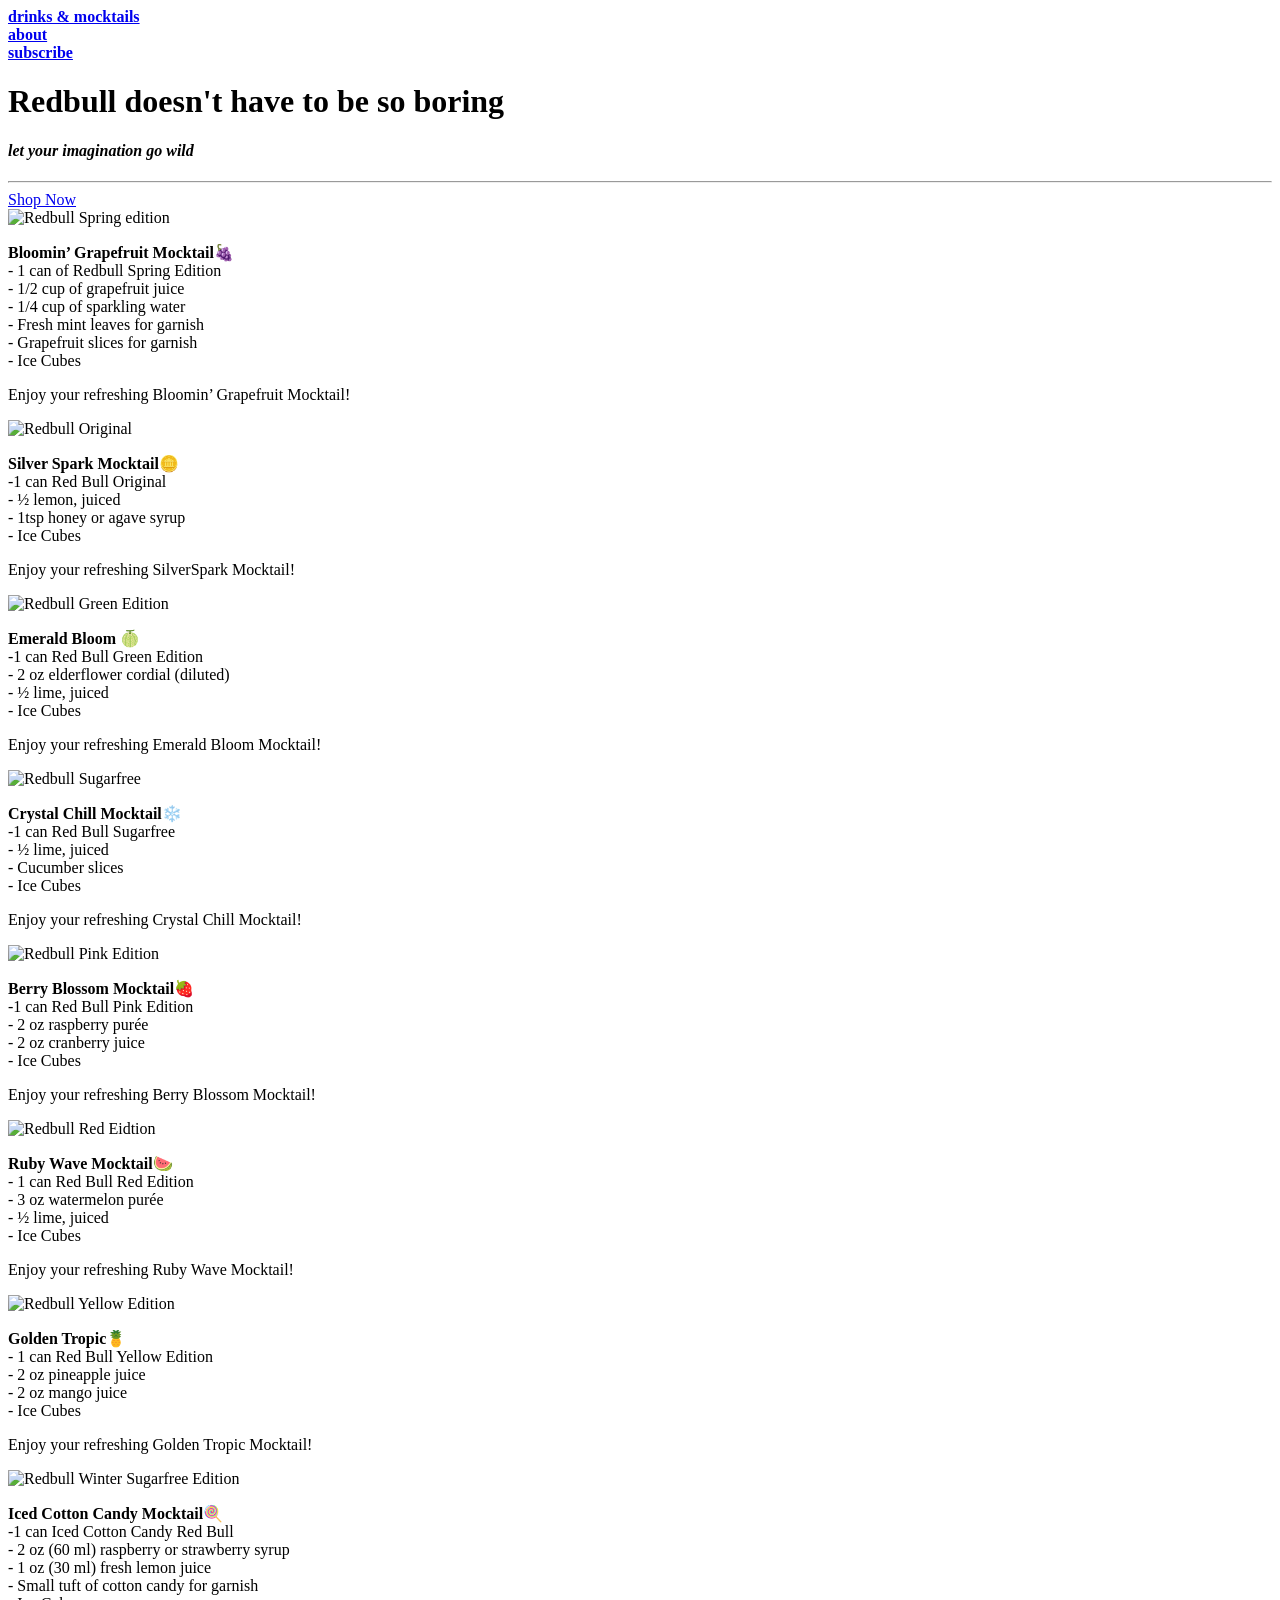
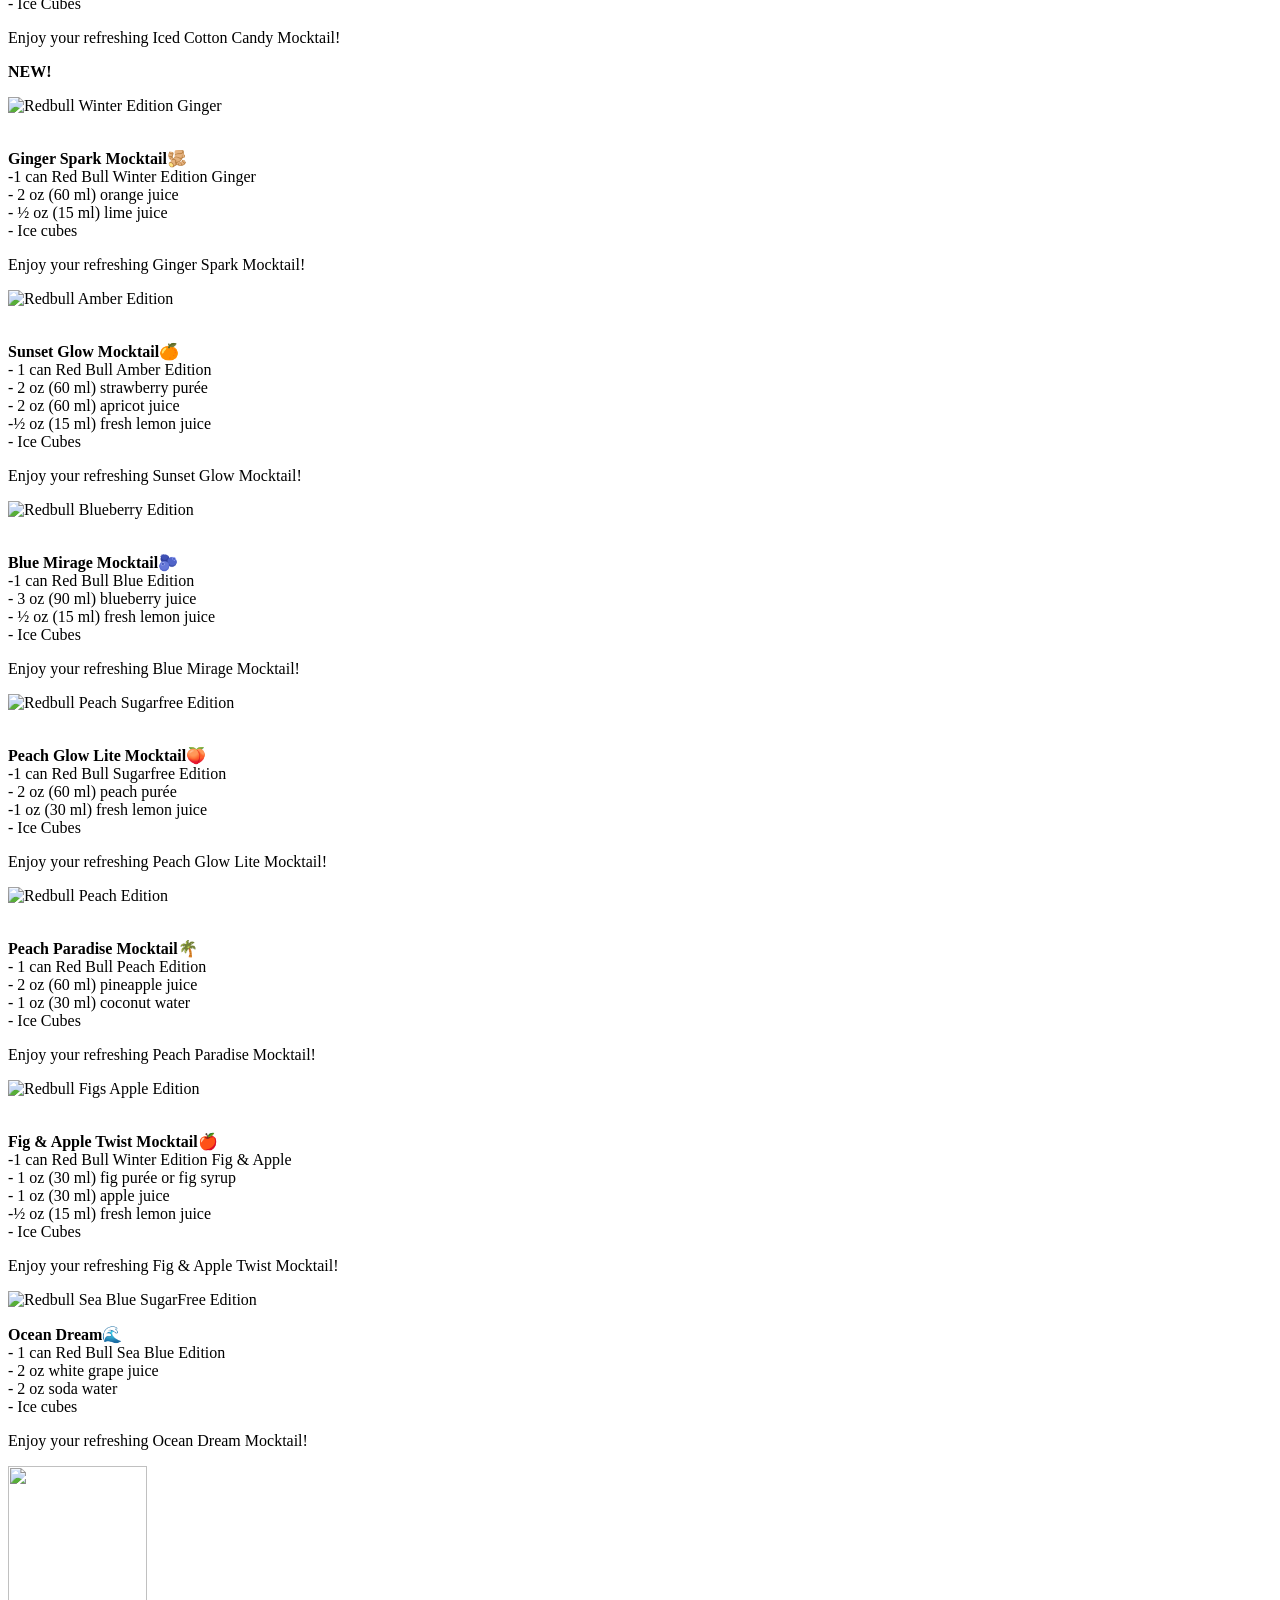
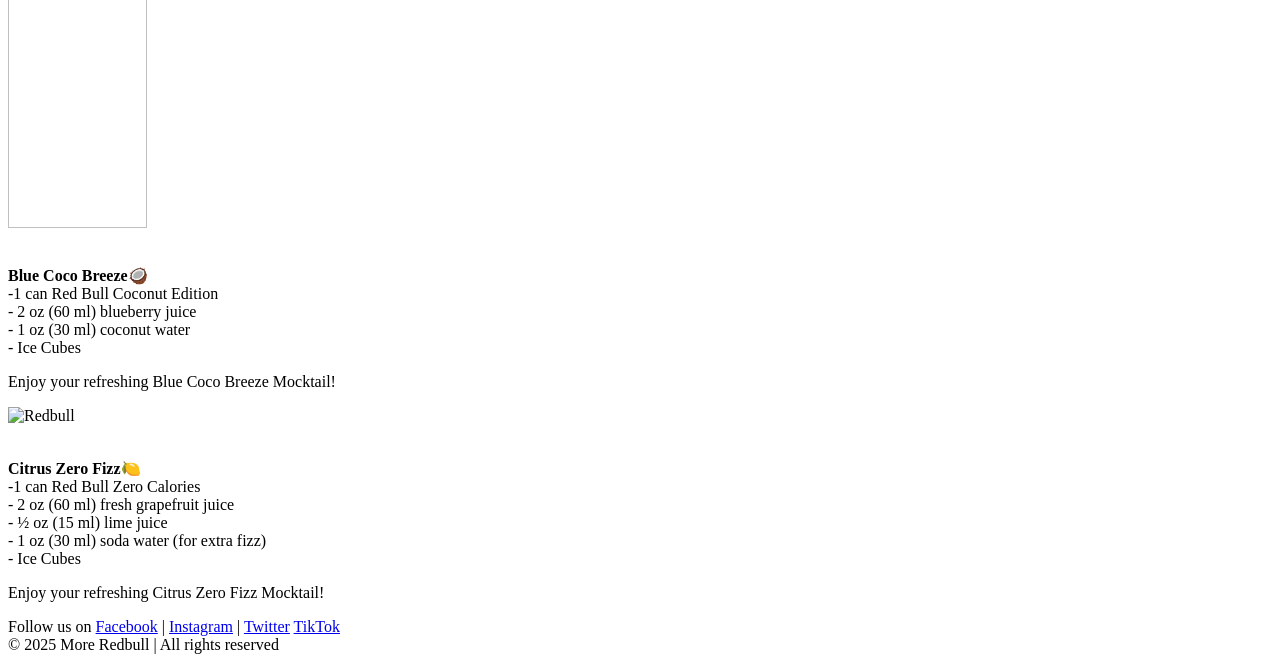
==== index.html @ 5fb3f01c "Add files via upload" ====
<!DOCTYPE html>
<html lang="en">
<head> 
    <meta charset="UTF-8">
    <meta name="viewport" content="width=device-width, initial-scale=1.0">
    <title> More redbull - Fun mocktails </title>
    <link href="https://fonts.googleapis.com/css2?family=Press+Start+2P&display=swap" rel="stylesheet">
    <link href="https://fonts.googleapis.com/css2?family=Pacifico&display=swap" rel="stylesheet">
    <link rel=stylesheet href="css/main.css">
  
</head>


<body> 
  <header>
<nav>
  <a href="index.html"><b>drinks & mocktails</b></a>
  <br>
  <a href="about.html"><b>about</b></a>
  <br>
  <a href="subscribe.html"><b>subscribe</b></a>
</nav>

<h1>
  Redbull doesn't have to be so boring
</h1>

    <h4><i>let your imagination go wild</i></h4>  
    <hr>
<a href="https://www.redbull.com/se-en" target="_blank" rel="noopener noreferrer" class="btn">
  Shop Now
</a>



<div class="container">
  
  <div class="bloomin-grapefruit-mocktail">
    <img src="https://encrypted-tbn0.gstatic.com/images?q=tbn:ANd9GcRaz6H5n5gSfomvc3GE1REoa6uA0GNOeeB4uQ&s" alt="Redbull Spring edition">
    <p class="recipe">
      <strong>Bloomin’ Grapefruit Mocktail🍇</strong><br>
      - 1 can of Redbull Spring Edition <br>
      - 1/2 cup of grapefruit juice <br>
      - 1/4 cup of sparkling water <br>
      - Fresh mint leaves for garnish <br>
      - Grapefruit slices for garnish <br>
      - Ice Cubes <br>
    </p>
    <p>Enjoy your refreshing Bloomin’ Grapefruit Mocktail!</p>
  </div>
    

  <div class="Silver-Spark-Mocktail">
    <img src="https://encrypted-tbn0.gstatic.com/images?q=tbn:ANd9GcRppkHTdwsD2EL3803fQLKsw5sK-QA5bBRmkA&s" alt="Redbull Original">
  <br>
  <p class="recipe">
   <strong>Silver Spark Mocktail🪙</strong><br>
      -1 can Red Bull Original <br>
      - ½ lemon, juiced <br>
      - 1tsp honey or agave syrup<br>
      - Ice Cubes <br>
    </p>
    <p>Enjoy your refreshing SilverSpark Mocktail!</p>
  </div>

  <div class="Emerald-Bloom-mocktail">
  <img src="https://encrypted-tbn0.gstatic.com/images?q=tbn:ANd9GcRJ1IAvGg6ONZWPOsRhX00t-mo9ZU7Md8RjTw&s" alt="Redbull Green Edition">
  <br>
   <p class="recipe">
   <strong>Emerald Bloom 🍈 </strong><br>
      -1 can Red Bull Green Edition  <br>
      - 2 oz elderflower cordial (diluted)<br>
      - ½ lime, juiced <br>
      - Ice Cubes <br>
    </p>
    <p>Enjoy your refreshing Emerald Bloom Mocktail!</p>
  </div>

<div class="Crystal-Chill-Mocktail">
<img src="https://encrypted-tbn0.gstatic.com/images?q=tbn:ANd9GcR7UGvP5mxiFK9che8v5jgHIQIwCHJIdo61oA&s" alt="Redbull Sugarfree">
<br>
 <p class="recipe">
   <strong>Crystal Chill Mocktail❄️</strong><br>
      -1 can Red Bull Sugarfree <br>
      - ½ lime, juiced <br>
      - Cucumber slices <br>
      - Ice Cubes <br>
    </p>
    <p>Enjoy your refreshing Crystal Chill Mocktail!</p>
</div>

<div class="Berry-Blossom-Mocktail">
<img src="https://encrypted-tbn0.gstatic.com/images?q=tbn:ANd9GcRmYXbmMZ630A-r60SS5b2wV6LAO8pY1upDjQ&s" alt="Redbull Pink Edition">
  <br>
   <p class="recipe">
   <strong>Berry Blossom Mocktail🍓</strong><br>
      -1 can Red Bull Pink Edition <br>
      - 2 oz raspberry purée<br>
      -  2 oz cranberry juice<br>
      - Ice Cubes <br>
    </p>
    <p>Enjoy your refreshing Berry Blossom Mocktail!</p>
</div>

<div class="ruby-wave-mocktail">
<img src="https://encrypted-tbn0.gstatic.com/images?q=tbn:ANd9GcRMV-dkAhRwnxkz6VgcRrpRYoFko8aKZd0AMg&s" alt="Redbull Red Eidtion">
  <br>
   <p class="recipe">
   <strong>Ruby Wave Mocktail🍉</strong><br>
      - 1 can Red Bull Red Edition<br>
      - 3 oz watermelon purée <br>
      - ½ lime, juiced<br>
      - Ice Cubes <br>
    </p>
    <p>Enjoy your refreshing Ruby Wave Mocktail!</p>
</div>

<div class="Golden-Tropic-mocktail">
<img src="https://encrypted-tbn0.gstatic.com/images?q=tbn:ANd9GcRFj7r7pGR8iFIWvMSKg-sLKiwVGaKmuFW8aQ&s" alt="Redbull Yellow Edition">
  <br>
   <p class="recipe">
   <strong>Golden Tropic🍍</strong><br>
      - 1 can Red Bull Yellow Edition<br>
      - 2 oz pineapple juice<br>
      - 2 oz mango juice <br>
      - Ice Cubes <br>
    </p>
    <p>Enjoy your refreshing Golden Tropic Mocktail!</p>
</div>

<div class="Iced-Cotton-Candy-Mocktail">
<img src="https://a.storyblok.com/f/287059/870x2200/bc1e5f8523/br_sf-igb_250ml_ac_the-winter-edition-sugarfree_country_rgb_packrq-2780_cold_closed_front_com_25.png" alt="Redbull Winter Sugarfree Edition"
style= "width: 139px;
height: 362px;
object-fit : contain;">
<br>
 <p class="recipe">
   <strong> Iced Cotton Candy Mocktail🍭</strong><br>
      -1 can Iced Cotton Candy Red Bull <br>
      -  2 oz (60 ml) raspberry or strawberry syrup<br>
      - 1 oz (30 ml) fresh lemon juice <br>
     - Small tuft of cotton candy for garnish<br>
      - Ice Cubes <br>
    </p>
    <p>Enjoy your refreshing Iced Cotton Candy Mocktail!</p>
</div>


<div class="ginger-spark-mocktail">
 <p><b>NEW!</b></p>
<img src="https://encrypted-tbn0.gstatic.com/images?q=tbn:ANd9GcRmqHUk4d8Vr8k90IRiA6eMC5tsTDnn0X1SYP7jl3yBiKga3OmjyCuES5DiK05UzwyUAMo&usqp=CAU" alt="Redbull Winter Edition Ginger"
style= "width: 139px;
height: 362px;
object-fit : contain;">
 <p class="recipe">
<br>
  <strong>Ginger Spark Mocktail🫚</strong><br>
     -1 can Red Bull Winter Edition Ginger<br>
     -  2 oz (60 ml) orange juice<br>
     - ½ oz (15 ml) lime juice <br>
     - Ice cubes <br>
   </p>
   <p>Enjoy your refreshing Ginger Spark Mocktail!</p>
 </div>



<div class="container 2">
<div class="Sunset-Glow-mocktail">
<img src="https://images.ctfassets.net/lcr8qbvxj7mh/6CFSrdG2INrwpZ8spxUIxu/a2f05e943ccef73c74a89a2df2d885d6/US_RBAME_250_Single_Unit_close_ambient_ORIGINAL_DRES_2.png" alt="Redbull Amber Edition"
style= "width: 139px;
height: 362px;
object-fit : contain;">
 <p class="recipe">

<br>
   <strong>Sunset Glow Mocktail🍊</strong><br>
      - 1 can Red Bull Amber Edition<br>
      -  2 oz (60 ml) strawberry purée<br>
      -  2 oz (60 ml) apricot juice<br>
      -½ oz (15 ml) fresh lemon juice <br>
      - Ice Cubes <br>
    </p>
    <p>Enjoy your refreshing Sunset Glow Mocktail!</p>
</div>


  <div class="Blue-Mirage-Mocktail">
<img src= "https://a.storyblok.com/f/287059/528x1348/68263766a3/se_bl_250ml_the-blue-edition_country_rgb_do208845_cold_closed_front_com_full.png" alt="Redbull Blueberry Edition"
style= "width: 139px;
height: 362px;
object-fit : contain;">
 <p class="recipe">
<br>
   <strong>Blue Mirage Mocktail🫐</strong><br>
      -1 can Red Bull Blue Edition <br>
      - 3 oz (90 ml) blueberry juice <br>
      - ½ oz (15 ml) fresh lemon juice<br>
      - Ice Cubes <br>
    </p>
    <p>Enjoy your refreshing Blue Mirage Mocktail!</p>
  </div>


  <div class="peach-glow-lite-mocktail">
<img src= "https://www.redbull.com/energydrink/v1/resources/storyblok/images/f/287059/528x1348/4f3fbd7872/se_sf-wp_250ml_ac_the-peach-edition_country_rgb_packrq-2952_cold_closed_front_com_full.png/m/336x0" alt="Redbull Peach Sugarfree Edition"
style= "width: 139px;
height: 362px;
object-fit : contain;">
 <p class="recipe">
<br>
   <strong>Peach Glow Lite Mocktail🍑</strong><br>
      -1 can Red Bull Sugarfree Edition <br>
      - 2 oz (60 ml) peach purée <br>
      -1 oz (30 ml) fresh lemon juice  <br>
      - Ice Cubes <br>
    </p>
    <p>Enjoy your refreshing Peach Glow Lite Mocktail!</p>
  </div>

<div class="peach-paradise-mocktail">
<img src="https://images.ctfassets.net/lcr8qbvxj7mh/7JEOoIA2LAmR3sOhRew0WV/9fca71a057b14beb29a68c3e5e7dac9f/SE_RBPEA_250_Single_Unit_close_ambient_ORIGINAL_DRES__1_.png" alt="Redbull Peach Edition"
style= "width: 139px;
height: 362px;
object-fit : contain;">
 <p class="recipe">
<br>
   <strong>Peach Paradise Mocktail🌴</strong><br>
      - 1 can Red Bull Peach Edition<br>
      -  2 oz (60 ml) pineapple juice<br>
      - 1 oz (30 ml) coconut water <br>
      - Ice Cubes <br>
    </p>
    <p>Enjoy your refreshing Peach Paradise Mocktail!</p>
</div>

  <div class="Fig-and-apple-twist-mocktail">
<img src= "https://d1ax460061ulao.cloudfront.net/1000x1000/3/a/3a8dce5e0e899a037f8aafed7a607064.jpg" alt="Redbull Figs Apple  Edition"
style= "width: 139px;
height: 362px;
object-fit : contain;">
 <p class="recipe">
<br>
   <strong>Fig & Apple Twist Mocktail🍎</strong><br>
      -1 can Red Bull Winter Edition Fig & Apple <br>
      - 1 oz (30 ml) fig purée or fig syrup <br>
      - 1 oz (30 ml) apple juice <br>
      -½ oz (15 ml) fresh lemon juice <br>
      - Ice Cubes <br>
    </p>
    <p>Enjoy your refreshing Fig & Apple Twist Mocktail!</p>
  </div>

<div class="ocean-dream-mocktail">
 <img src="https://www.redbull.com/energydrink/v1/resources/storyblok/images/f/287059/528x1348/d52df1907a/us_sf-jb_250ml_the-sea-blue-edition-sugarfree_country_rgb_packrq-2269_cold_closed_front_com_full.png/m/352x0"
      alt="Redbull Sea Blue SugarFree Edition"
      style="width:139px; height:362px; object-fit:contain;">
       <p class="recipe">
   <strong>Ocean Dream🌊</strong><br>
   - 1 can Red Bull Sea Blue Edition<br>
   - 2 oz white grape juice<br>
   - 2 oz soda water<br>
   - Ice cubes
 </p>
 <p>Enjoy your refreshing Ocean Dream Mocktail!</p>
</div>

  <div class="blue-coco-breeze-mocktail">
<img src="https://www.redbull.com/energydrink/v1/resources/storyblok/images/f/287059/528x1348/b27ca1e66b/se_cc_250ml_the-white-edition_country_rgb_do225588_cold_closed_front_com_full.png/m/1000x0" alt=""Redbull Coconut Blue Edition"
style= "width: 139px;
height: 362px;
object-fit : contain;">
 <p class="recipe">
<br>
   <strong>Blue Coco Breeze🥥</strong><br>
      -1 can Red Bull Coconut Edition <br>
      - 2 oz (60 ml) blueberry juice <br>
      - 1 oz (30 ml) coconut water <br>
      - Ice Cubes <br>
    </p>
    <p>Enjoy your refreshing Blue Coco Breeze Mocktail!</p>
  </div>

  <div class="citrus-zero-fizz-mocktail">
<img src= "https://www.redbull.com/energydrink/v1/resources/storyblok/images/f/287059/528x1348/3a36ecf9ea/se_zr_250ml_zero_country_rgb_packrq-2074_cold_closed_front_com_full.png/m/336x0" alt= Redbull Zero Calories"
style= "width: 139px;
height: 362px;
object-fit : contain;">
 <p class="recipe">
<br>
   <strong>Citrus Zero Fizz🍋</strong><br>
      -1 can Red Bull Zero Calories <br>
      - 2 oz (60 ml) fresh grapefruit juice<br>
      - ½ oz (15 ml) lime juice <br>
      - 1 oz (30 ml) soda water (for extra fizz)<br>
      - Ice Cubes <br>
      </p>
<p>Enjoy your refreshing Citrus Zero Fizz Mocktail!</p>
      
  </div>   

  <footer>
    <p class="social-media"> 
      Follow us on 
      <a href="https://www.facebook.com/RedBull/">Facebook</a> | 
      <a href="https://www.instagram.com/redbull/">Instagram</a> | 
      <a href="https://twitter.com/redbull">Twitter</a>
    <a href="https://www.tiktok.com/@redbull">TikTok</a>
    <br>
      © 2025 More Redbull | All rights reserved

  </p>
</footer>


    </body>
      </html>
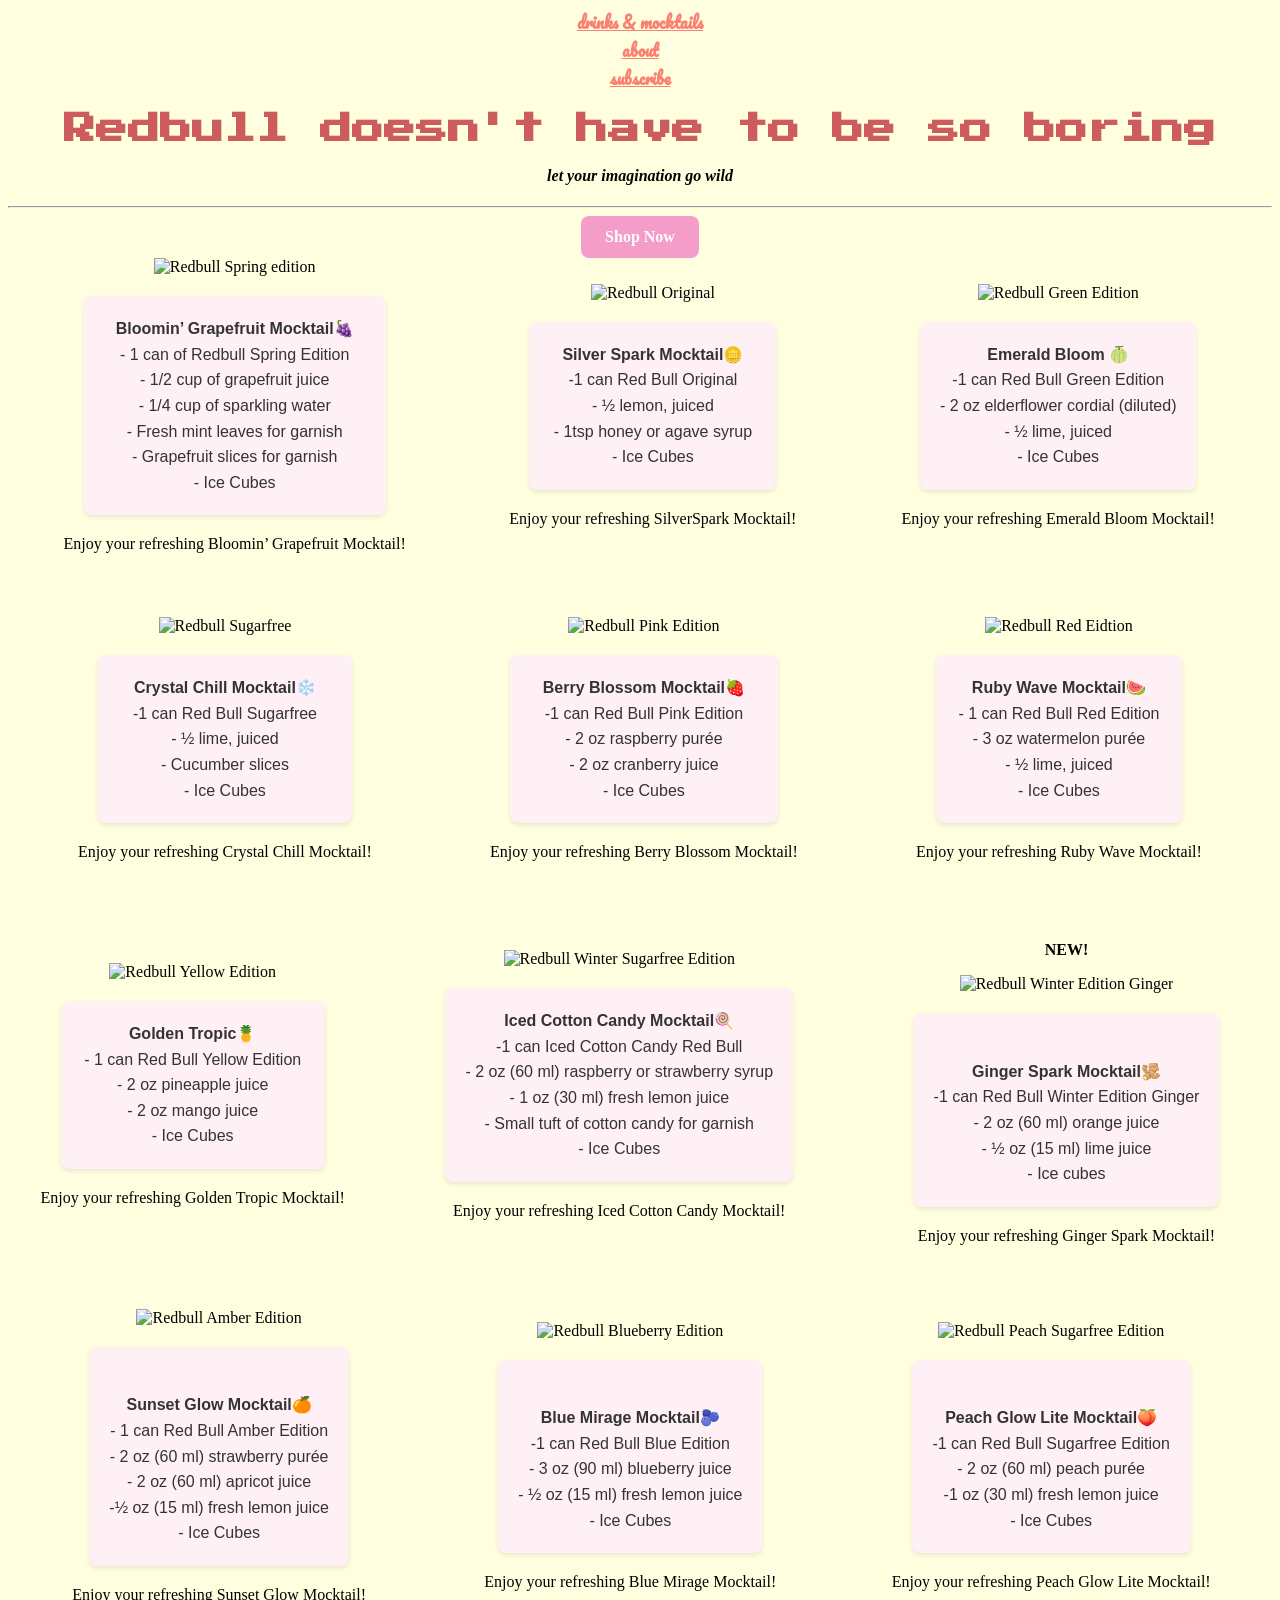
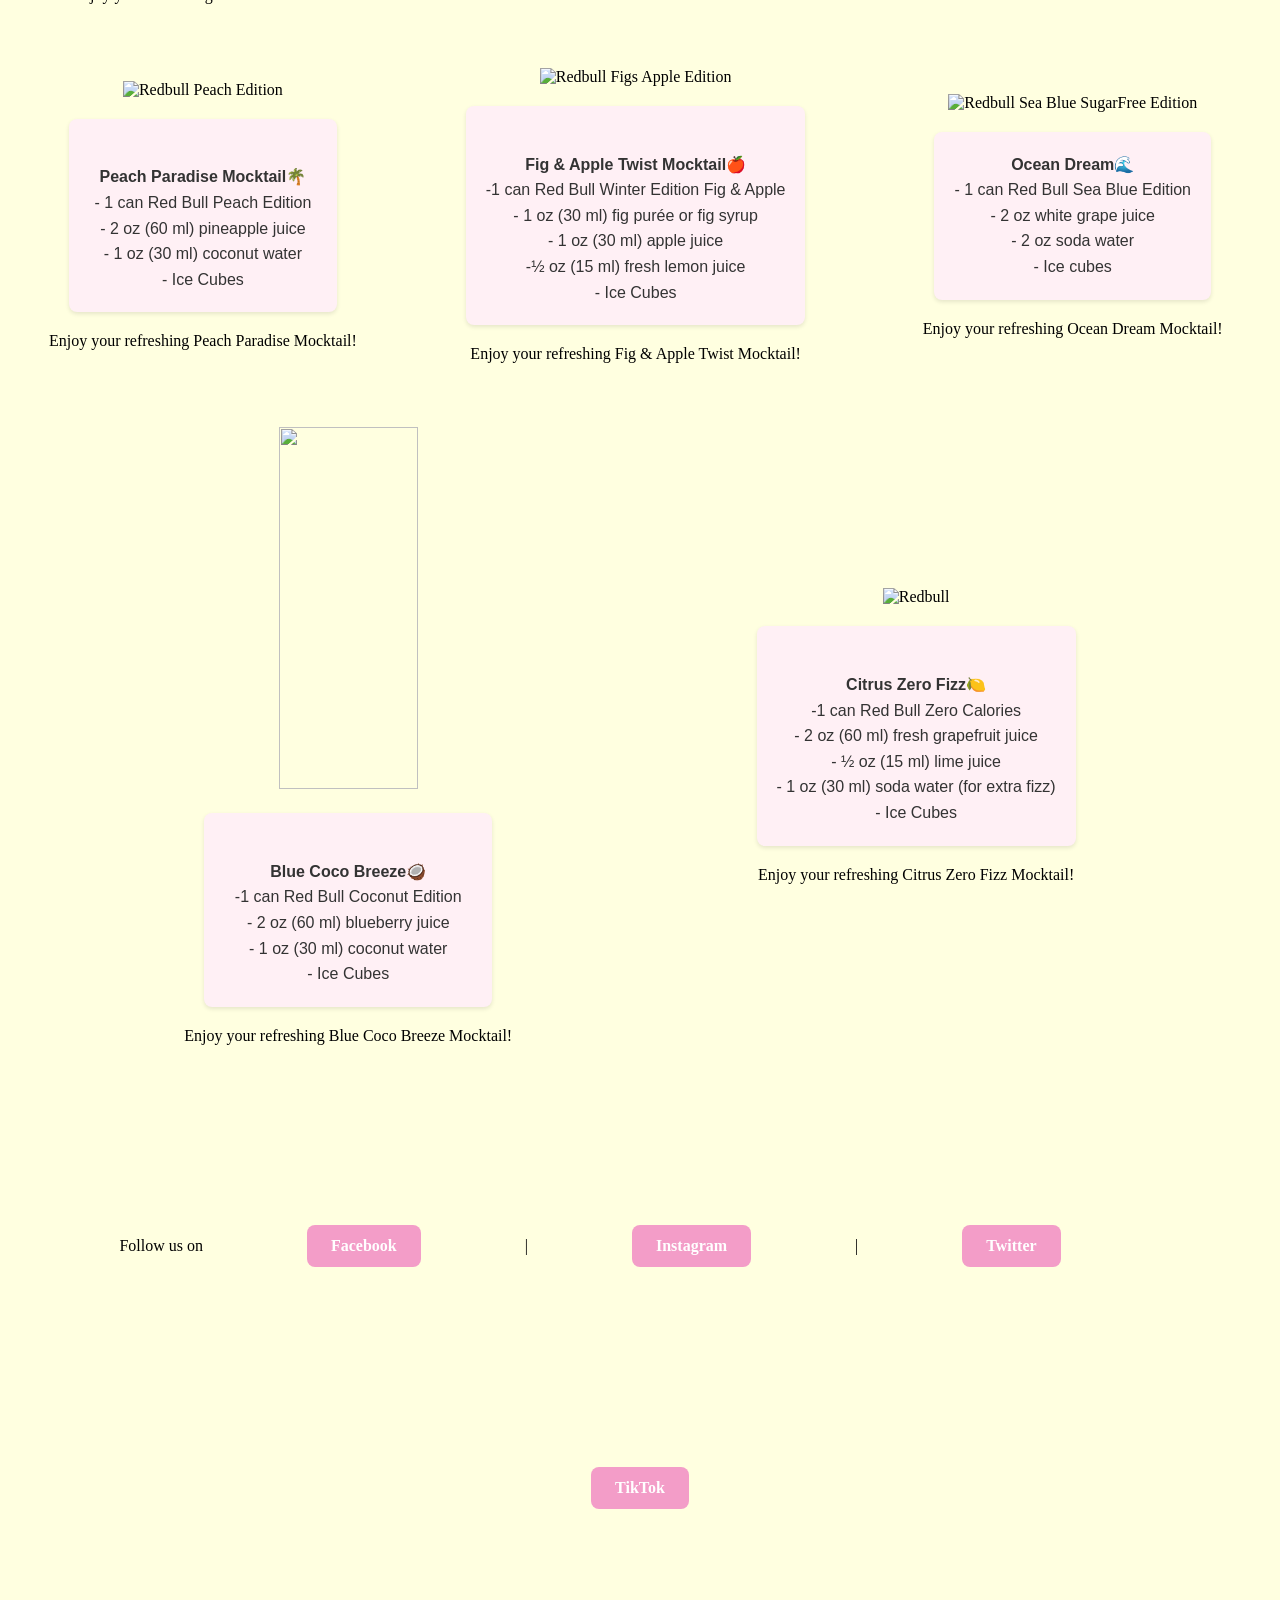
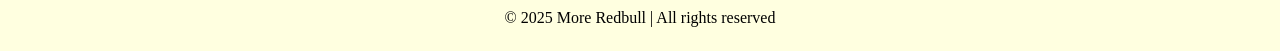
==== commit 25a4fe11: "Add files via upload" ====
--- a/index.html
+++ b/index.html
@@ -1,132 +1,144 @@
 <!DOCTYPE html>
 <html lang="en">
-<head> 
-    <meta charset="UTF-8">
-    <meta name="viewport" content="width=device-width, initial-scale=1.0">
-    <title> More redbull - Fun mocktails </title>
-    <link href="https://fonts.googleapis.com/css2?family=Press+Start+2P&display=swap" rel="stylesheet">
-    <link href="https://fonts.googleapis.com/css2?family=Pacifico&display=swap" rel="stylesheet">
-    <link rel=stylesheet href="css/main.css">
+<head>
+   <meta charset="UTF-8">
+   <meta name="viewport" content="width=device-width, initial-scale=1.0">
+   <title> More redbull - Fun mocktails </title>
+   <link href="https://fonts.googleapis.com/css2?family=Press+Start+2P&display=swap" rel="stylesheet">
+   <link href="https://fonts.googleapis.com/css2?family=Pacifico&display=swap" rel="stylesheet">
+ <link rel="stylesheet" href="main.css">
+ </head>
+
+
+
+
+<body>
+ <header>
+<nav>
+ <a href="index.html"><b>drinks & mocktails</b></a>
+ <br>
+ <a href="about.html"><b>about</b></a>
+ <br>
+ <a href="subscribe.html"><b>subscribe</b></a>
+</nav>
+
+
+<h1>
+ Redbull doesn't have to be so boring
+</h1>
+
+
+   <h4><i>let your imagination go wild</i></h4> 
+   <hr>
+<a href="https://www.redbull.com/se-en" target="_blank" rel="noopener noreferrer" class="btn">
+ Shop Now
+</a>
+
+
+
+
+
+
+<div class="container">
+  <div class="bloomin-grapefruit-mocktail">
+   <img src="https://encrypted-tbn0.gstatic.com/images?q=tbn:ANd9GcRaz6H5n5gSfomvc3GE1REoa6uA0GNOeeB4uQ&s" alt="Redbull Spring edition">
+   <p class="recipe">
+     <strong>Bloomin’ Grapefruit Mocktail🍇</strong><br>
+     - 1 can of Redbull Spring Edition <br>
+     - 1/2 cup of grapefruit juice <br>
+     - 1/4 cup of sparkling water <br>
+     - Fresh mint leaves for garnish <br>
+     - Grapefruit slices for garnish <br>
+     - Ice Cubes <br>
+   </p>
+   <p>Enjoy your refreshing Bloomin’ Grapefruit Mocktail!</p>
+ </div>
   
-</head>
-
-
-<body> 
-  <header>
-<nav>
-  <a href="index.html"><b>drinks & mocktails</b></a>
-  <br>
-  <a href="about.html"><b>about</b></a>
-  <br>
-  <a href="subscribe.html"><b>subscribe</b></a>
-</nav>
-
-<h1>
-  Redbull doesn't have to be so boring
-</h1>
-
-    <h4><i>let your imagination go wild</i></h4>  
-    <hr>
-<a href="https://www.redbull.com/se-en" target="_blank" rel="noopener noreferrer" class="btn">
-  Shop Now
-</a>
-
-
-
-<div class="container">
-  
-  <div class="bloomin-grapefruit-mocktail">
-    <img src="https://encrypted-tbn0.gstatic.com/images?q=tbn:ANd9GcRaz6H5n5gSfomvc3GE1REoa6uA0GNOeeB4uQ&s" alt="Redbull Spring edition">
-    <p class="recipe">
-      <strong>Bloomin’ Grapefruit Mocktail🍇</strong><br>
-      - 1 can of Redbull Spring Edition <br>
-      - 1/2 cup of grapefruit juice <br>
-      - 1/4 cup of sparkling water <br>
-      - Fresh mint leaves for garnish <br>
-      - Grapefruit slices for garnish <br>
-      - Ice Cubes <br>
-    </p>
-    <p>Enjoy your refreshing Bloomin’ Grapefruit Mocktail!</p>
-  </div>
-    
-
-  <div class="Silver-Spark-Mocktail">
-    <img src="https://encrypted-tbn0.gstatic.com/images?q=tbn:ANd9GcRppkHTdwsD2EL3803fQLKsw5sK-QA5bBRmkA&s" alt="Redbull Original">
-  <br>
+
+
+ <div class="Silver-Spark-Mocktail">
+   <img src="https://encrypted-tbn0.gstatic.com/images?q=tbn:ANd9GcRppkHTdwsD2EL3803fQLKsw5sK-QA5bBRmkA&s" alt="Redbull Original">
+ <br>
+ <p class="recipe">
+  <strong>Silver Spark Mocktail🪙</strong><br>
+     -1 can Red Bull Original <br>
+     - ½ lemon, juiced <br>
+     - 1tsp honey or agave syrup<br>
+     - Ice Cubes <br>
+   </p>
+   <p>Enjoy your refreshing SilverSpark Mocktail!</p>
+ </div>
+
+
+ <div class="Emerald-Bloom-mocktail">
+ <img src="https://encrypted-tbn0.gstatic.com/images?q=tbn:ANd9GcRJ1IAvGg6ONZWPOsRhX00t-mo9ZU7Md8RjTw&s" alt="Redbull Green Edition">
+ <br>
   <p class="recipe">
-   <strong>Silver Spark Mocktail🪙</strong><br>
-      -1 can Red Bull Original <br>
-      - ½ lemon, juiced <br>
-      - 1tsp honey or agave syrup<br>
-      - Ice Cubes <br>
-    </p>
-    <p>Enjoy your refreshing SilverSpark Mocktail!</p>
-  </div>
-
-  <div class="Emerald-Bloom-mocktail">
-  <img src="https://encrypted-tbn0.gstatic.com/images?q=tbn:ANd9GcRJ1IAvGg6ONZWPOsRhX00t-mo9ZU7Md8RjTw&s" alt="Redbull Green Edition">
-  <br>
-   <p class="recipe">
-   <strong>Emerald Bloom 🍈 </strong><br>
-      -1 can Red Bull Green Edition  <br>
-      - 2 oz elderflower cordial (diluted)<br>
-      - ½ lime, juiced <br>
-      - Ice Cubes <br>
-    </p>
-    <p>Enjoy your refreshing Emerald Bloom Mocktail!</p>
-  </div>
+  <strong>Emerald Bloom 🍈 </strong><br>
+     -1 can Red Bull Green Edition  <br>
+     - 2 oz elderflower cordial (diluted)<br>
+     - ½ lime, juiced <br>
+     - Ice Cubes <br>
+   </p>
+   <p>Enjoy your refreshing Emerald Bloom Mocktail!</p>
+ </div>
+
 
 <div class="Crystal-Chill-Mocktail">
 <img src="https://encrypted-tbn0.gstatic.com/images?q=tbn:ANd9GcR7UGvP5mxiFK9che8v5jgHIQIwCHJIdo61oA&s" alt="Redbull Sugarfree">
 <br>
- <p class="recipe">
-   <strong>Crystal Chill Mocktail❄️</strong><br>
-      -1 can Red Bull Sugarfree <br>
-      - ½ lime, juiced <br>
-      - Cucumber slices <br>
-      - Ice Cubes <br>
-    </p>
-    <p>Enjoy your refreshing Crystal Chill Mocktail!</p>
-</div>
+<p class="recipe">
+  <strong>Crystal Chill Mocktail❄️</strong><br>
+     -1 can Red Bull Sugarfree <br>
+     - ½ lime, juiced <br>
+     - Cucumber slices <br>
+     - Ice Cubes <br>
+   </p>
+   <p>Enjoy your refreshing Crystal Chill Mocktail!</p>
+</div>
+
 
 <div class="Berry-Blossom-Mocktail">
 <img src="https://encrypted-tbn0.gstatic.com/images?q=tbn:ANd9GcRmYXbmMZ630A-r60SS5b2wV6LAO8pY1upDjQ&s" alt="Redbull Pink Edition">
-  <br>
-   <p class="recipe">
-   <strong>Berry Blossom Mocktail🍓</strong><br>
-      -1 can Red Bull Pink Edition <br>
-      - 2 oz raspberry purée<br>
-      -  2 oz cranberry juice<br>
-      - Ice Cubes <br>
-    </p>
-    <p>Enjoy your refreshing Berry Blossom Mocktail!</p>
-</div>
+ <br>
+  <p class="recipe">
+  <strong>Berry Blossom Mocktail🍓</strong><br>
+     -1 can Red Bull Pink Edition <br>
+     - 2 oz raspberry purée<br>
+     -  2 oz cranberry juice<br>
+     - Ice Cubes <br>
+   </p>
+   <p>Enjoy your refreshing Berry Blossom Mocktail!</p>
+</div>
+
 
 <div class="ruby-wave-mocktail">
 <img src="https://encrypted-tbn0.gstatic.com/images?q=tbn:ANd9GcRMV-dkAhRwnxkz6VgcRrpRYoFko8aKZd0AMg&s" alt="Redbull Red Eidtion">
-  <br>
-   <p class="recipe">
-   <strong>Ruby Wave Mocktail🍉</strong><br>
-      - 1 can Red Bull Red Edition<br>
-      - 3 oz watermelon purée <br>
-      - ½ lime, juiced<br>
-      - Ice Cubes <br>
-    </p>
-    <p>Enjoy your refreshing Ruby Wave Mocktail!</p>
-</div>
+ <br>
+  <p class="recipe">
+  <strong>Ruby Wave Mocktail🍉</strong><br>
+     - 1 can Red Bull Red Edition<br>
+     - 3 oz watermelon purée <br>
+     - ½ lime, juiced<br>
+     - Ice Cubes <br>
+   </p>
+   <p>Enjoy your refreshing Ruby Wave Mocktail!</p>
+</div>
+
 
 <div class="Golden-Tropic-mocktail">
 <img src="https://encrypted-tbn0.gstatic.com/images?q=tbn:ANd9GcRFj7r7pGR8iFIWvMSKg-sLKiwVGaKmuFW8aQ&s" alt="Redbull Yellow Edition">
-  <br>
-   <p class="recipe">
-   <strong>Golden Tropic🍍</strong><br>
-      - 1 can Red Bull Yellow Edition<br>
-      - 2 oz pineapple juice<br>
-      - 2 oz mango juice <br>
-      - Ice Cubes <br>
-    </p>
-    <p>Enjoy your refreshing Golden Tropic Mocktail!</p>
-</div>
+ <br>
+  <p class="recipe">
+  <strong>Golden Tropic🍍</strong><br>
+     - 1 can Red Bull Yellow Edition<br>
+     - 2 oz pineapple juice<br>
+     - 2 oz mango juice <br>
+     - Ice Cubes <br>
+   </p>
+   <p>Enjoy your refreshing Golden Tropic Mocktail!</p>
+</div>
+
 
 <div class="Iced-Cotton-Candy-Mocktail">
 <img src="https://a.storyblok.com/f/287059/870x2200/bc1e5f8523/br_sf-igb_250ml_ac_the-winter-edition-sugarfree_country_rgb_packrq-2780_cold_closed_front_com_25.png" alt="Redbull Winter Sugarfree Edition"
@@ -134,34 +146,39 @@
 height: 362px;
 object-fit : contain;">
 <br>
- <p class="recipe">
-   <strong> Iced Cotton Candy Mocktail🍭</strong><br>
-      -1 can Iced Cotton Candy Red Bull <br>
-      -  2 oz (60 ml) raspberry or strawberry syrup<br>
-      - 1 oz (30 ml) fresh lemon juice <br>
-     - Small tuft of cotton candy for garnish<br>
-      - Ice Cubes <br>
-    </p>
-    <p>Enjoy your refreshing Iced Cotton Candy Mocktail!</p>
-</div>
+<p class="recipe">
+  <strong> Iced Cotton Candy Mocktail🍭</strong><br>
+     -1 can Iced Cotton Candy Red Bull <br>
+     -  2 oz (60 ml) raspberry or strawberry syrup<br>
+     - 1 oz (30 ml) fresh lemon juice <br>
+    - Small tuft of cotton candy for garnish<br>
+     - Ice Cubes <br>
+   </p>
+   <p>Enjoy your refreshing Iced Cotton Candy Mocktail!</p>
+</div>
+
+
 
 
 <div class="ginger-spark-mocktail">
- <p><b>NEW!</b></p>
+<p><b>NEW!</b></p>
 <img src="https://encrypted-tbn0.gstatic.com/images?q=tbn:ANd9GcRmqHUk4d8Vr8k90IRiA6eMC5tsTDnn0X1SYP7jl3yBiKga3OmjyCuES5DiK05UzwyUAMo&usqp=CAU" alt="Redbull Winter Edition Ginger"
 style= "width: 139px;
 height: 362px;
 object-fit : contain;">
- <p class="recipe">
-<br>
-  <strong>Ginger Spark Mocktail🫚</strong><br>
-     -1 can Red Bull Winter Edition Ginger<br>
-     -  2 oz (60 ml) orange juice<br>
-     - ½ oz (15 ml) lime juice <br>
-     - Ice cubes <br>
-   </p>
-   <p>Enjoy your refreshing Ginger Spark Mocktail!</p>
- </div>
+<p class="recipe">
+<br>
+ <strong>Ginger Spark Mocktail🫚</strong><br>
+    -1 can Red Bull Winter Edition Ginger<br>
+    -  2 oz (60 ml) orange juice<br>
+    - ½ oz (15 ml) lime juice <br>
+    - Ice cubes <br>
+  </p>
+  <p>Enjoy your refreshing Ginger Spark Mocktail!</p>
+</div>
+
+
+
 
 
 
@@ -171,147 +188,162 @@
 style= "width: 139px;
 height: 362px;
 object-fit : contain;">
- <p class="recipe">
-
-<br>
-   <strong>Sunset Glow Mocktail🍊</strong><br>
-      - 1 can Red Bull Amber Edition<br>
-      -  2 oz (60 ml) strawberry purée<br>
-      -  2 oz (60 ml) apricot juice<br>
-      -½ oz (15 ml) fresh lemon juice <br>
-      - Ice Cubes <br>
-    </p>
-    <p>Enjoy your refreshing Sunset Glow Mocktail!</p>
-</div>
-
-
-  <div class="Blue-Mirage-Mocktail">
+<p class="recipe">
+
+
+<br>
+  <strong>Sunset Glow Mocktail🍊</strong><br>
+     - 1 can Red Bull Amber Edition<br>
+     -  2 oz (60 ml) strawberry purée<br>
+     -  2 oz (60 ml) apricot juice<br>
+     -½ oz (15 ml) fresh lemon juice <br>
+     - Ice Cubes <br>
+   </p>
+   <p>Enjoy your refreshing Sunset Glow Mocktail!</p>
+</div>
+
+
+
+
+ <div class="Blue-Mirage-Mocktail">
 <img src= "https://a.storyblok.com/f/287059/528x1348/68263766a3/se_bl_250ml_the-blue-edition_country_rgb_do208845_cold_closed_front_com_full.png" alt="Redbull Blueberry Edition"
 style= "width: 139px;
 height: 362px;
 object-fit : contain;">
- <p class="recipe">
-<br>
-   <strong>Blue Mirage Mocktail🫐</strong><br>
-      -1 can Red Bull Blue Edition <br>
-      - 3 oz (90 ml) blueberry juice <br>
-      - ½ oz (15 ml) fresh lemon juice<br>
-      - Ice Cubes <br>
-    </p>
-    <p>Enjoy your refreshing Blue Mirage Mocktail!</p>
-  </div>
-
-
-  <div class="peach-glow-lite-mocktail">
+<p class="recipe">
+<br>
+  <strong>Blue Mirage Mocktail🫐</strong><br>
+     -1 can Red Bull Blue Edition <br>
+     - 3 oz (90 ml) blueberry juice <br>
+     - ½ oz (15 ml) fresh lemon juice<br>
+     - Ice Cubes <br>
+   </p>
+   <p>Enjoy your refreshing Blue Mirage Mocktail!</p>
+ </div>
+
+
+
+
+ <div class="peach-glow-lite-mocktail">
 <img src= "https://www.redbull.com/energydrink/v1/resources/storyblok/images/f/287059/528x1348/4f3fbd7872/se_sf-wp_250ml_ac_the-peach-edition_country_rgb_packrq-2952_cold_closed_front_com_full.png/m/336x0" alt="Redbull Peach Sugarfree Edition"
 style= "width: 139px;
 height: 362px;
 object-fit : contain;">
- <p class="recipe">
-<br>
-   <strong>Peach Glow Lite Mocktail🍑</strong><br>
-      -1 can Red Bull Sugarfree Edition <br>
-      - 2 oz (60 ml) peach purée <br>
-      -1 oz (30 ml) fresh lemon juice  <br>
-      - Ice Cubes <br>
-    </p>
-    <p>Enjoy your refreshing Peach Glow Lite Mocktail!</p>
-  </div>
+<p class="recipe">
+<br>
+  <strong>Peach Glow Lite Mocktail🍑</strong><br>
+     -1 can Red Bull Sugarfree Edition <br>
+     - 2 oz (60 ml) peach purée <br>
+     -1 oz (30 ml) fresh lemon juice  <br>
+     - Ice Cubes <br>
+   </p>
+   <p>Enjoy your refreshing Peach Glow Lite Mocktail!</p>
+ </div>
+
 
 <div class="peach-paradise-mocktail">
 <img src="https://images.ctfassets.net/lcr8qbvxj7mh/7JEOoIA2LAmR3sOhRew0WV/9fca71a057b14beb29a68c3e5e7dac9f/SE_RBPEA_250_Single_Unit_close_ambient_ORIGINAL_DRES__1_.png" alt="Redbull Peach Edition"
 style= "width: 139px;
 height: 362px;
 object-fit : contain;">
- <p class="recipe">
-<br>
-   <strong>Peach Paradise Mocktail🌴</strong><br>
-      - 1 can Red Bull Peach Edition<br>
-      -  2 oz (60 ml) pineapple juice<br>
-      - 1 oz (30 ml) coconut water <br>
-      - Ice Cubes <br>
-    </p>
-    <p>Enjoy your refreshing Peach Paradise Mocktail!</p>
-</div>
-
-  <div class="Fig-and-apple-twist-mocktail">
+<p class="recipe">
+<br>
+  <strong>Peach Paradise Mocktail🌴</strong><br>
+     - 1 can Red Bull Peach Edition<br>
+     -  2 oz (60 ml) pineapple juice<br>
+     - 1 oz (30 ml) coconut water <br>
+     - Ice Cubes <br>
+   </p>
+   <p>Enjoy your refreshing Peach Paradise Mocktail!</p>
+</div>
+
+
+ <div class="Fig-and-apple-twist-mocktail">
 <img src= "https://d1ax460061ulao.cloudfront.net/1000x1000/3/a/3a8dce5e0e899a037f8aafed7a607064.jpg" alt="Redbull Figs Apple  Edition"
 style= "width: 139px;
 height: 362px;
 object-fit : contain;">
- <p class="recipe">
-<br>
-   <strong>Fig & Apple Twist Mocktail🍎</strong><br>
-      -1 can Red Bull Winter Edition Fig & Apple <br>
-      - 1 oz (30 ml) fig purée or fig syrup <br>
-      - 1 oz (30 ml) apple juice <br>
-      -½ oz (15 ml) fresh lemon juice <br>
-      - Ice Cubes <br>
-    </p>
-    <p>Enjoy your refreshing Fig & Apple Twist Mocktail!</p>
-  </div>
+<p class="recipe">
+<br>
+  <strong>Fig & Apple Twist Mocktail🍎</strong><br>
+     -1 can Red Bull Winter Edition Fig & Apple <br>
+     - 1 oz (30 ml) fig purée or fig syrup <br>
+     - 1 oz (30 ml) apple juice <br>
+     -½ oz (15 ml) fresh lemon juice <br>
+     - Ice Cubes <br>
+   </p>
+   <p>Enjoy your refreshing Fig & Apple Twist Mocktail!</p>
+ </div>
+
 
 <div class="ocean-dream-mocktail">
- <img src="https://www.redbull.com/energydrink/v1/resources/storyblok/images/f/287059/528x1348/d52df1907a/us_sf-jb_250ml_the-sea-blue-edition-sugarfree_country_rgb_packrq-2269_cold_closed_front_com_full.png/m/352x0"
-      alt="Redbull Sea Blue SugarFree Edition"
-      style="width:139px; height:362px; object-fit:contain;">
-       <p class="recipe">
-   <strong>Ocean Dream🌊</strong><br>
-   - 1 can Red Bull Sea Blue Edition<br>
-   - 2 oz white grape juice<br>
-   - 2 oz soda water<br>
-   - Ice cubes
+<img src="https://www.redbull.com/energydrink/v1/resources/storyblok/images/f/287059/528x1348/d52df1907a/us_sf-jb_250ml_the-sea-blue-edition-sugarfree_country_rgb_packrq-2269_cold_closed_front_com_full.png/m/352x0"
+     alt="Redbull Sea Blue SugarFree Edition"
+     style="width:139px; height:362px; object-fit:contain;">
+      <p class="recipe">
+  <strong>Ocean Dream🌊</strong><br>
+  - 1 can Red Bull Sea Blue Edition<br>
+  - 2 oz white grape juice<br>
+  - 2 oz soda water<br>
+  - Ice cubes
+</p>
+<p>Enjoy your refreshing Ocean Dream Mocktail!</p>
+</div>
+
+
+ <div class="blue-coco-breeze-mocktail">
+<img src="https://www.redbull.com/energydrink/v1/resources/storyblok/images/f/287059/528x1348/b27ca1e66b/se_cc_250ml_the-white-edition_country_rgb_do225588_cold_closed_front_com_full.png/m/1000x0" alt=""Redbull Coconut Blue Edition"
+style= "width: 139px;
+height: 362px;
+object-fit : contain;">
+<p class="recipe">
+<br>
+  <strong>Blue Coco Breeze🥥</strong><br>
+     -1 can Red Bull Coconut Edition <br>
+     - 2 oz (60 ml) blueberry juice <br>
+     - 1 oz (30 ml) coconut water <br>
+     - Ice Cubes <br>
+   </p>
+   <p>Enjoy your refreshing Blue Coco Breeze Mocktail!</p>
+ </div>
+
+
+ <div class="citrus-zero-fizz-mocktail">
+<img src= "https://www.redbull.com/energydrink/v1/resources/storyblok/images/f/287059/528x1348/3a36ecf9ea/se_zr_250ml_zero_country_rgb_packrq-2074_cold_closed_front_com_full.png/m/336x0" alt= Redbull Zero Calories"
+style= "width: 139px;
+height: 362px;
+object-fit : contain;">
+<p class="recipe">
+<br>
+  <strong>Citrus Zero Fizz🍋</strong><br>
+     -1 can Red Bull Zero Calories <br>
+     - 2 oz (60 ml) fresh grapefruit juice<br>
+     - ½ oz (15 ml) lime juice <br>
+     - 1 oz (30 ml) soda water (for extra fizz)<br>
+     - Ice Cubes <br>
+     </p>
+<p>Enjoy your refreshing Citrus Zero Fizz Mocktail!</p>
+    
+ </div>  
+
+
+ <footer>
+   <p class="social-media">
+     Follow us on
+     <a href="https://www.facebook.com/RedBull/">Facebook</a> |
+     <a href="https://www.instagram.com/redbull/">Instagram</a> |
+     <a href="https://twitter.com/redbull">Twitter</a>
+   <a href="https://www.tiktok.com/@redbull">TikTok</a>
+   <br>
+     © 2025 More Redbull | All rights reserved
+
+
  </p>
- <p>Enjoy your refreshing Ocean Dream Mocktail!</p>
-</div>
-
-  <div class="blue-coco-breeze-mocktail">
-<img src="https://www.redbull.com/energydrink/v1/resources/storyblok/images/f/287059/528x1348/b27ca1e66b/se_cc_250ml_the-white-edition_country_rgb_do225588_cold_closed_front_com_full.png/m/1000x0" alt=""Redbull Coconut Blue Edition"
-style= "width: 139px;
-height: 362px;
-object-fit : contain;">
- <p class="recipe">
-<br>
-   <strong>Blue Coco Breeze🥥</strong><br>
-      -1 can Red Bull Coconut Edition <br>
-      - 2 oz (60 ml) blueberry juice <br>
-      - 1 oz (30 ml) coconut water <br>
-      - Ice Cubes <br>
-    </p>
-    <p>Enjoy your refreshing Blue Coco Breeze Mocktail!</p>
-  </div>
-
-  <div class="citrus-zero-fizz-mocktail">
-<img src= "https://www.redbull.com/energydrink/v1/resources/storyblok/images/f/287059/528x1348/3a36ecf9ea/se_zr_250ml_zero_country_rgb_packrq-2074_cold_closed_front_com_full.png/m/336x0" alt= Redbull Zero Calories"
-style= "width: 139px;
-height: 362px;
-object-fit : contain;">
- <p class="recipe">
-<br>
-   <strong>Citrus Zero Fizz🍋</strong><br>
-      -1 can Red Bull Zero Calories <br>
-      - 2 oz (60 ml) fresh grapefruit juice<br>
-      - ½ oz (15 ml) lime juice <br>
-      - 1 oz (30 ml) soda water (for extra fizz)<br>
-      - Ice Cubes <br>
-      </p>
-<p>Enjoy your refreshing Citrus Zero Fizz Mocktail!</p>
-      
-  </div>   
-
-  <footer>
-    <p class="social-media"> 
-      Follow us on 
-      <a href="https://www.facebook.com/RedBull/">Facebook</a> | 
-      <a href="https://www.instagram.com/redbull/">Instagram</a> | 
-      <a href="https://twitter.com/redbull">Twitter</a>
-    <a href="https://www.tiktok.com/@redbull">TikTok</a>
-    <br>
-      © 2025 More Redbull | All rights reserved
-
-  </p>
 </footer>
 
 
-    </body>
-      </html>+
+
+   </body>
+     </html>
+
--- a/main.css
+++ b/main.css
@@ -0,0 +1,133 @@
+body{
+background-color:lightyellow;
+text-align: center;">
+
+
+}
+
+
+
+
+h1{
+color: indianred;
+font-family: 'Press Start 2P', cursive;
+
+
+}
+
+
+nav a{
+   font-family: "Pacifico", cursive;
+   font-wight: 400;
+   fontstyle: normal;
+   color: salmon
+}
+
+
+
+
+.btn {
+ display: inline-block;
+ padding: 12px 24px;
+ background-color: #f39dc8;
+ color: white;
+ text-decoration: none;
+ border-radius: 8px;
+ font-weight: bold;
+ transition: background 0.3s ease;
+}
+
+
+.btn:hover {
+ background-color: #e60073;
+}
+
+
+
+
+
+
+.container {
+display: flex;
+flex-direction: row;
+justify-content: space-evenly;
+align-items: center;
+flex-wrap: wrap;
+gap: 3em;
+
+
+}
+
+
+.container 2{
+display: flex;
+flex-direction: row;
+justify-content: space-evenly;
+align-items: center;
+flex-wrap: wrap;
+gap: 3em;
+
+
+}
+
+
+.about-redbull-text{
+ margin: 30px;
+ padding: 70px;
+ text-align: center;
+ font-family: 'Arial', sans-serif;
+ font-size: 16px;
+ line-height: 1.6;
+ color: #333333;
+ background-color: #fff0f5;
+ border-radius: 30px;
+ box-shadow: 0 2px 4px rgba(0, 0, 0, 0.1);
+ }
+
+
+
+
+.social-media a {
+display: inline-block;
+ padding: 12px 24px;
+ background-color: #f39dc8;
+ color: white;
+ text-decoration: none;
+ border-radius: 8px;
+ font-weight: bold;
+ transition: background 0.3s ease;
+ margin: 100px;
+}
+
+
+
+
+.recipe {
+ font-family: 'Arial', sans-serif;
+ font-size: 16px;
+ line-height: 1.6;
+ color: #333333;
+ background-color: #fff0f5;
+ border-radius: 8px;
+ box-shadow: 0 2px 4px rgba(0, 0, 0, 0.1);
+ padding: 20px;
+ margin: 20px;
+}
+
+
+h3 {
+ color: indianred;
+ font-family: 'Press Start 2P', cursive;
+ text-align: center;
+ margin-top: 200px;
+}
+
+
+form {
+ display: flex;
+ flex-direction: column;
+ align-items: center;
+ gap: 10px;
+ margin-top: 30px;
+}
+
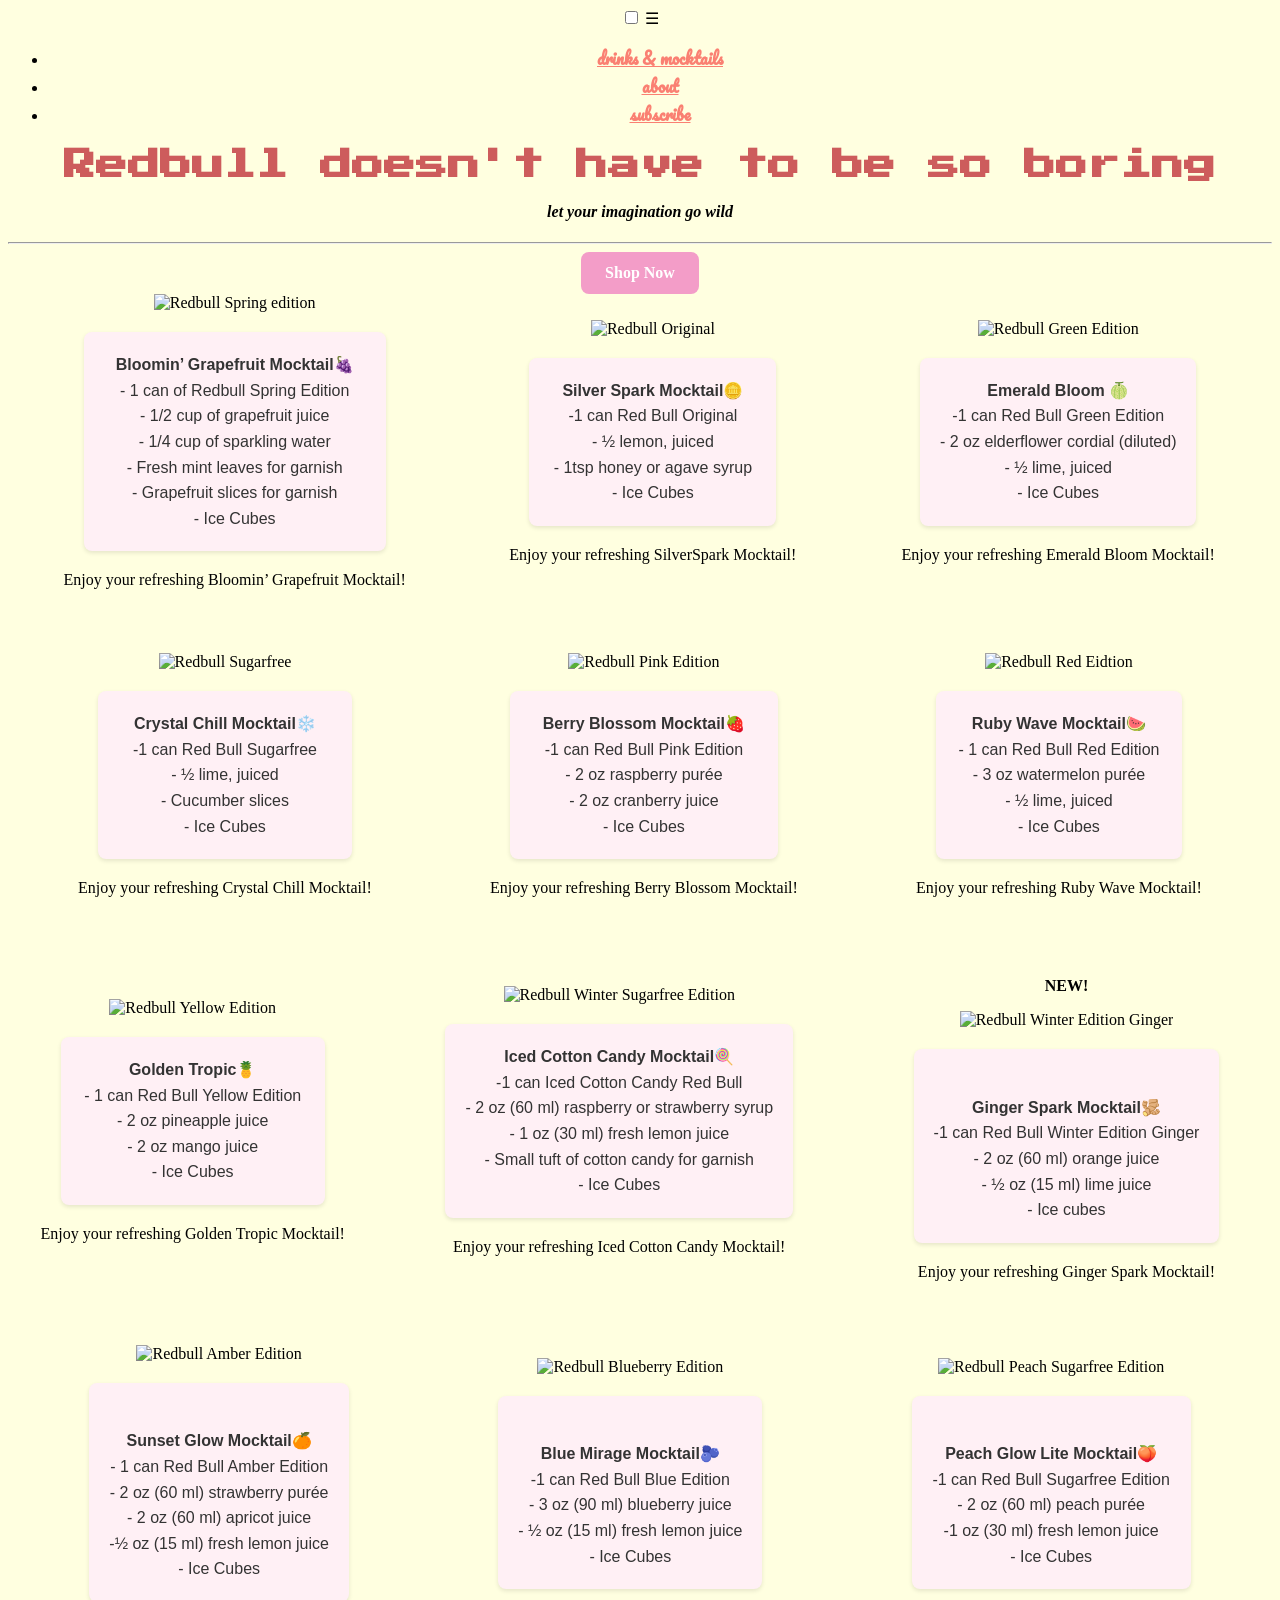
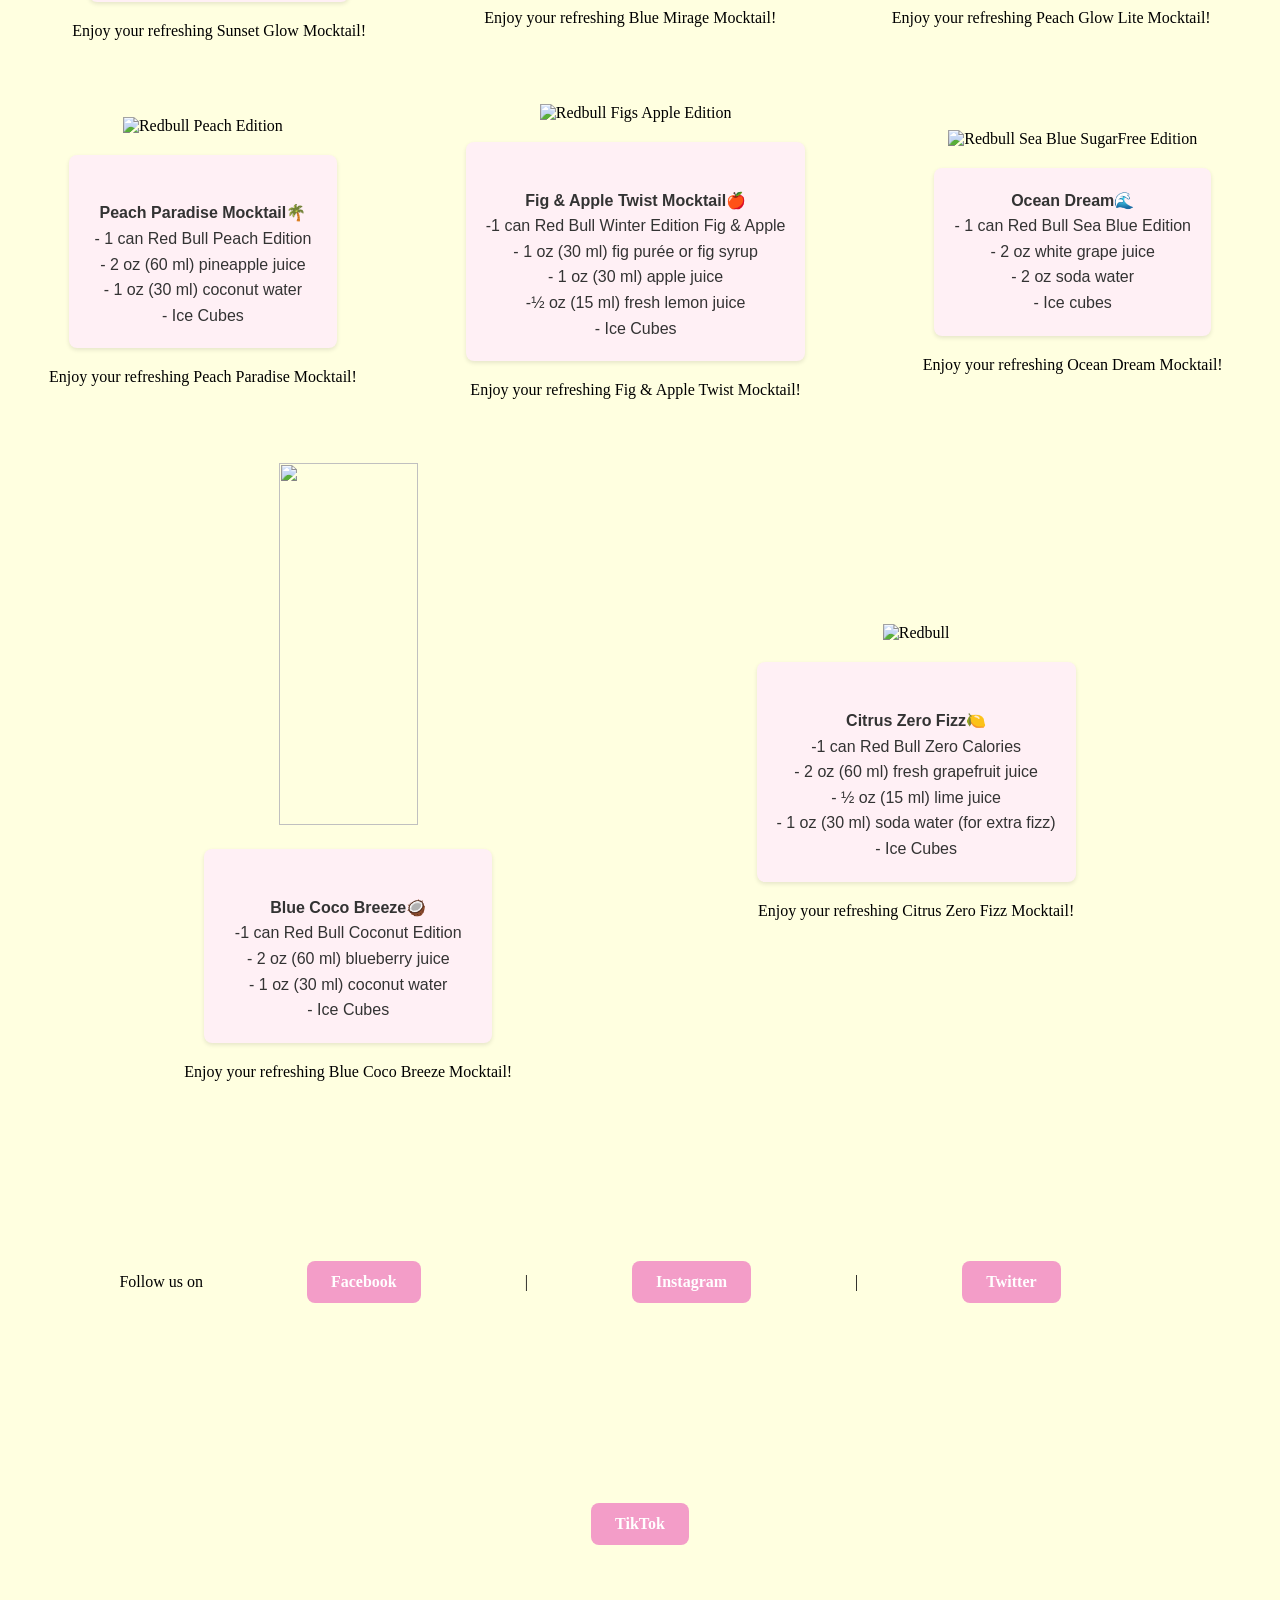
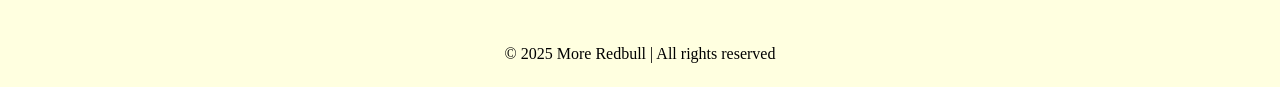
==== commit ecdb8f80: "Refactor navigation menu to use a hamburger button" ====
--- a/index.html
+++ b/index.html
@@ -14,13 +14,25 @@
 
 <body>
  <header>
-<nav>
- <a href="index.html"><b>drinks & mocktails</b></a>
- <br>
- <a href="about.html"><b>about</b></a>
- <br>
- <a href="subscribe.html"><b>subscribe</b></a>
+
+<nav class="nav">
+
+  <input type="checkbox" id="menu-toggle" class="menu-toggle">
+
+  <label for="menu-toggle" class="hamburger-btn" aria-label="Öppna meny">☰</label>
+
+  <ul class="nav-links">
+    <li><a href="index.html"><b>drinks & mocktails</b></a></li>
+    <li><a href="about.html"><b>about</b></a></li>
+    <li><a href="subscribe.html"><b>subscribe</b></a></li>
+  </ul>
+
 </nav>
+ </header>
+
+
+
+
 
 
 <h1>
@@ -347,3 +359,4 @@
    </body>
      </html>
 
+
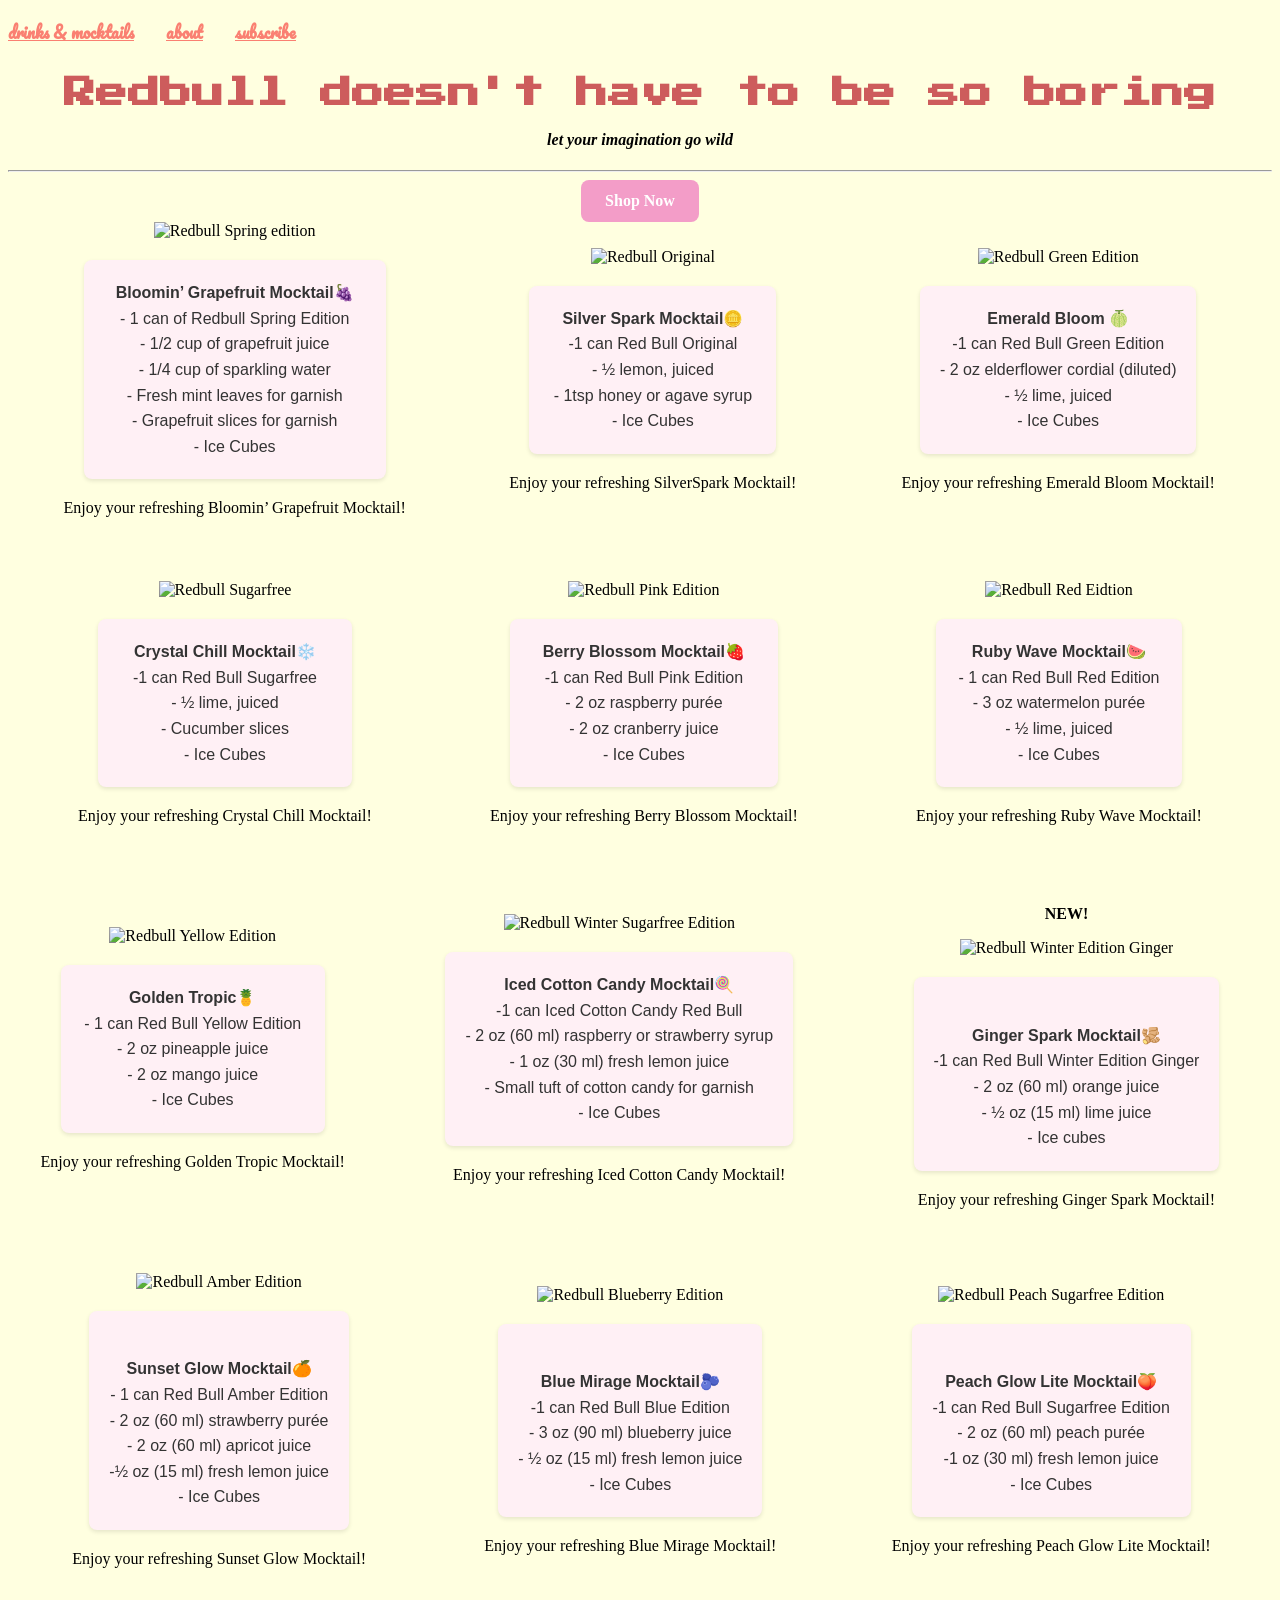
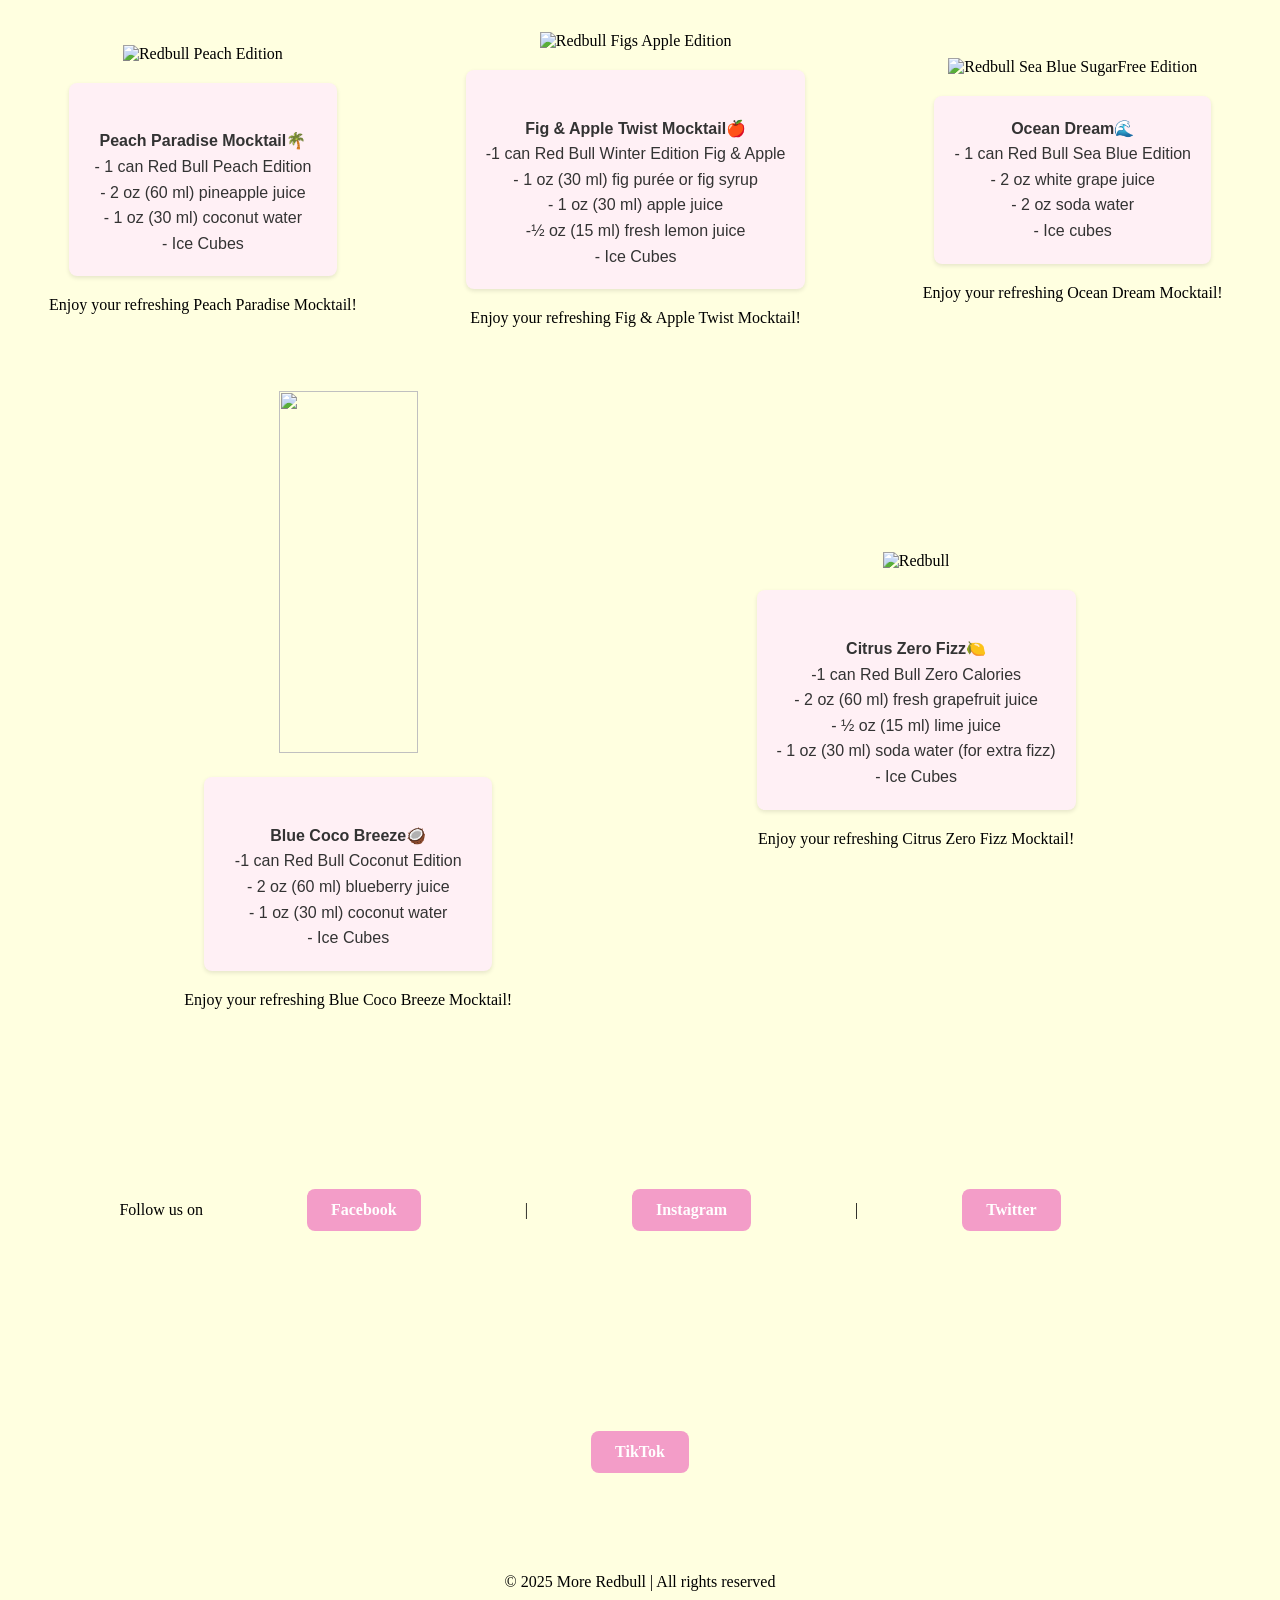
==== commit 35c0b645: "Add files via upload" ====
--- a/index.html
+++ b/index.html
@@ -359,4 +359,3 @@
    </body>
      </html>
 
-
--- a/main.css
+++ b/main.css
@@ -1,25 +1,69 @@
 body{
 background-color:lightyellow;
-text-align: center;">
+text-align: center;
+
+}
 
 
+h1{
+color: indianred;
+font-family: 'Press Start 2P', cursive;
+}
+
+
+
+.menu-toggle {
+  display: none;
+}
+
+.hamburger-btn {
+  font-size: 2rem;
+  cursor: pointer;
+  background: none;
+  border: none;
+  display: inline-block;
+}
+
+.nav-links {
+  display: none;
+  flex-direction: column;
+  list-style: none;
+  padding: 10px;
+  margin: 10px 0 0;
+  background: #fff0f5;
+  border-radius: 10px;
+}
+
+.nav-links li {
+  margin: 10px 0;
+}
+
+.menu-toggle:checked + .hamburger-btn + .nav-links {
+  display: flex;
+}
+
+@media (min-width: 600px) {
+  .hamburger-btn {
+    display: none;
+  }
+  .nav-links {
+    display: flex;
+    flex-direction: row;
+    gap: 2rem;
+    background: none;
+    padding: 0;
+    margin: 0;
+  }
 }
 
 
 
 
-h1{
-color: indianred;
-font-family: 'Press Start 2P', cursive;
-
-
-}
-
 
 nav a{
    font-family: "Pacifico", cursive;
-   font-wight: 400;
-   fontstyle: normal;
+   font-weight: 400;
+   font-style: normal;
    color: salmon
 }
 
@@ -59,7 +103,7 @@
 }
 
 
-.container 2{
+.container2 {
 display: flex;
 flex-direction: row;
 justify-content: space-evenly;
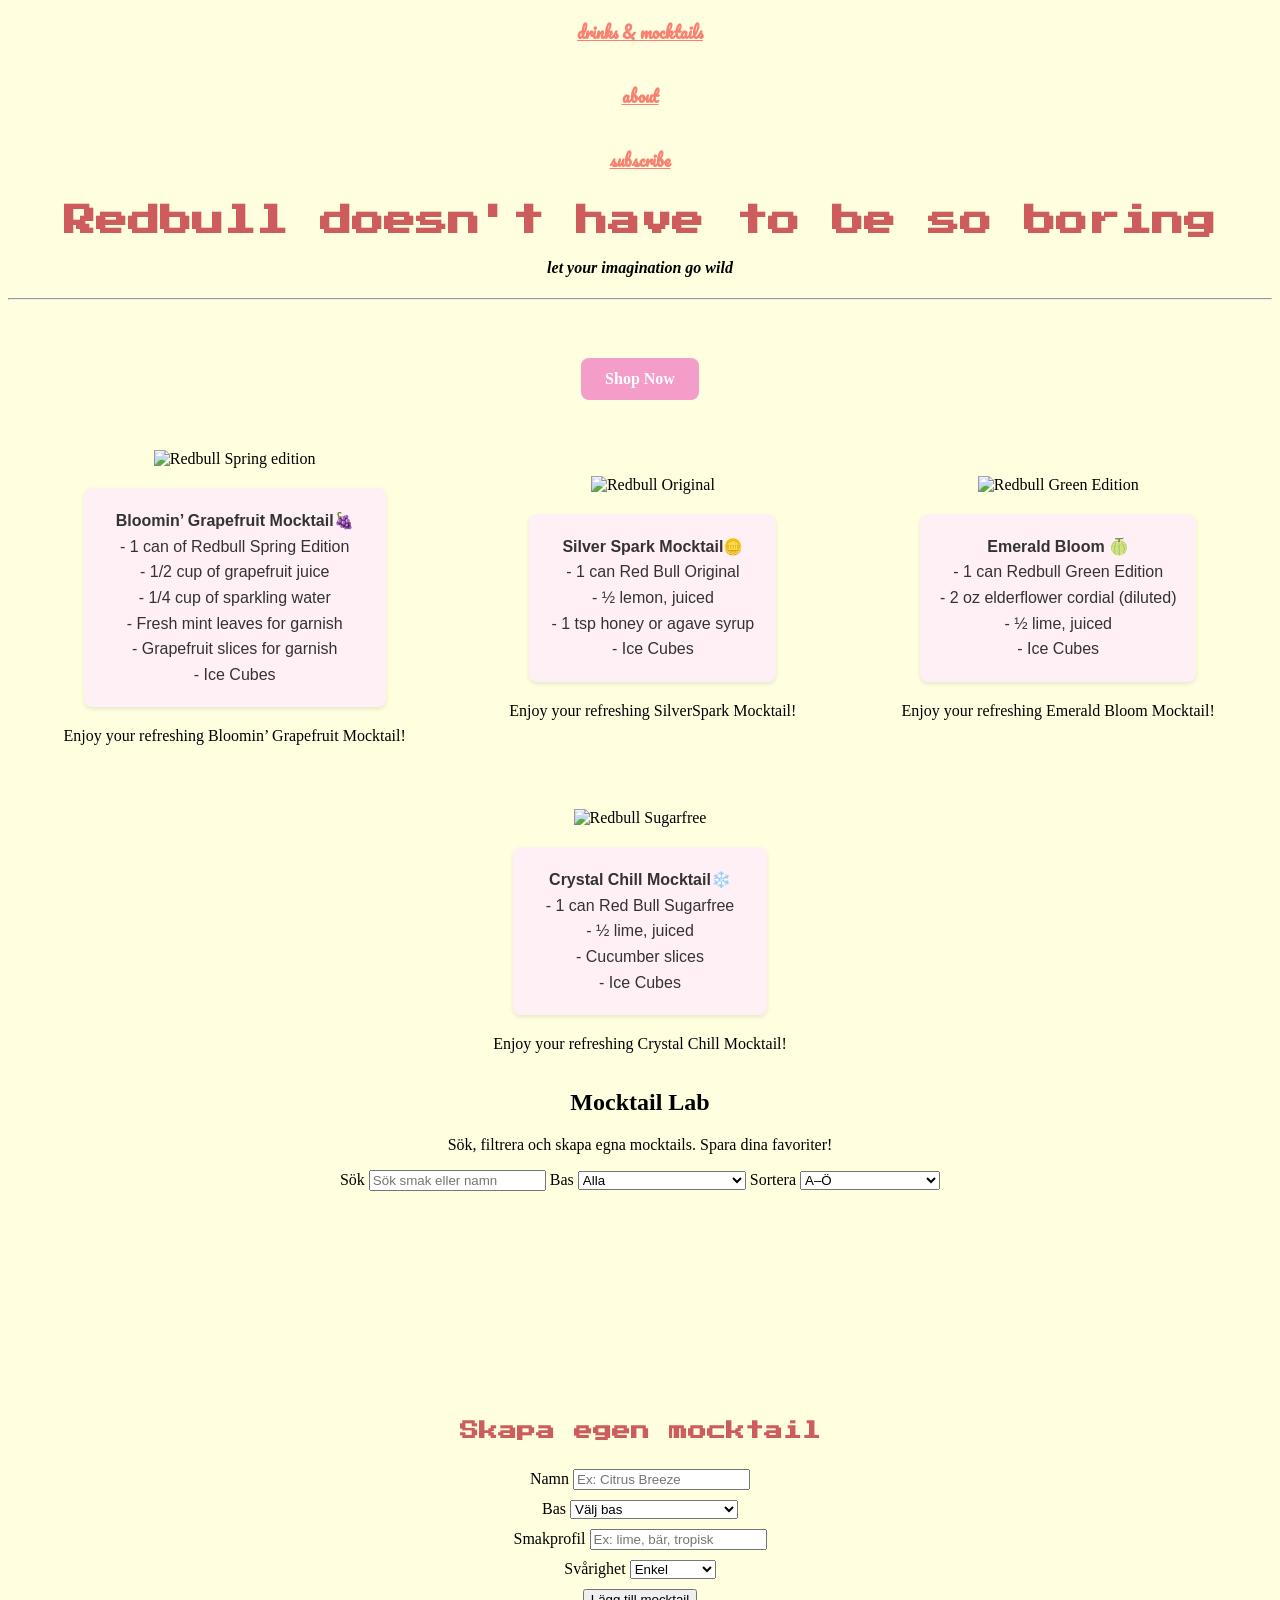
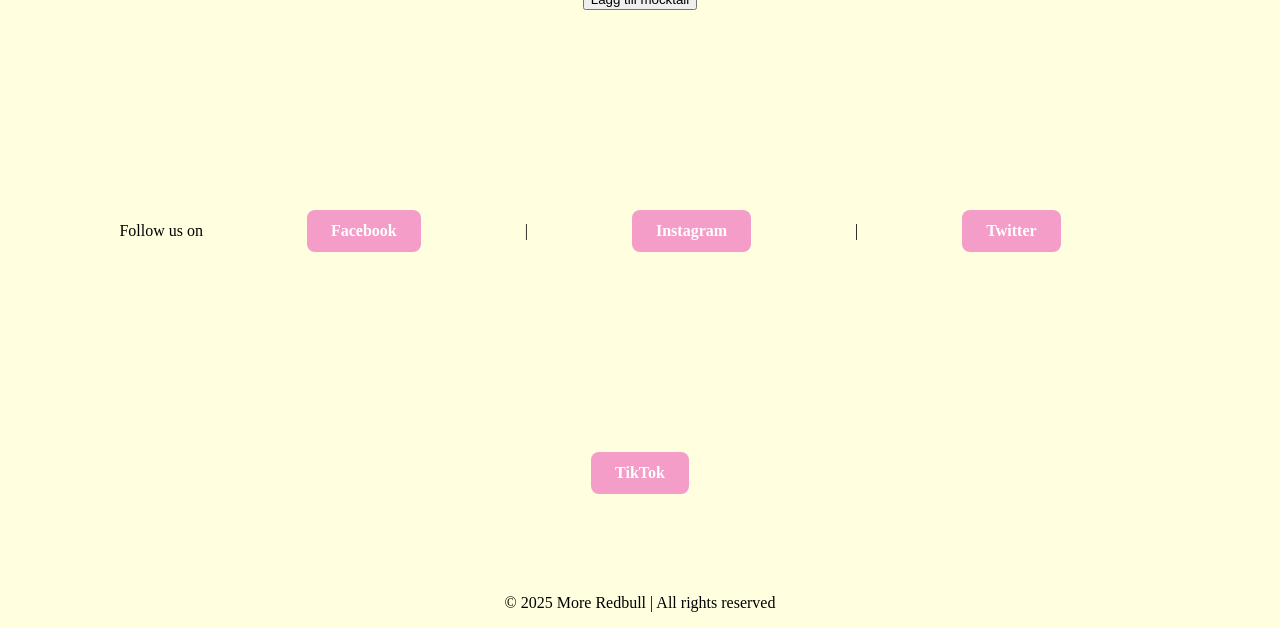
==== commit 8ed79aee: "Refactor index.html for improved structure and readability" ====
--- a/index.html
+++ b/index.html
@@ -1,361 +1,192 @@
 <!DOCTYPE html>
 <html lang="en">
 <head>
-   <meta charset="UTF-8">
-   <meta name="viewport" content="width=device-width, initial-scale=1.0">
-   <title> More redbull - Fun mocktails </title>
-   <link href="https://fonts.googleapis.com/css2?family=Press+Start+2P&display=swap" rel="stylesheet">
-   <link href="https://fonts.googleapis.com/css2?family=Pacifico&display=swap" rel="stylesheet">
- <link rel="stylesheet" href="main.css">
- </head>
+  <meta charset="UTF-8" />
+  <meta name="viewport" content="width=device-width, initial-scale=1.0" />
+  <title>More redbull - Fun mocktails</title>
 
+  <link href="https://fonts.googleapis.com/css2?family=Press+Start+2P&display=swap" rel="stylesheet">
+  <link href="https://fonts.googleapis.com/css2?family=Pacifico&display=swap" rel="stylesheet">
 
-
+  <link rel="stylesheet" href="main.css">
+  <script src="Script.js" defer></script>
+</head>
 
 <body>
- <header>
+<header>
+  <nav class="nav">
+    <input type="checkbox" id="menu-toggle" class="menu-toggle">
+    <label for="menu-toggle" class="hamburger-btn" aria-label="Öppna meny">☰</label>
 
-<nav class="nav">
+    <ul class="nav-links">
+      <li><a href="index.html"><b>drinks & mocktails</b></a></li>
+      <li><a href="about.html"><b>about</b></a></li>
+      <li><a href="subscribe.html"><b>subscribe</b></a></li>
+    </ul>
+  </nav>
+</header>
 
-  <input type="checkbox" id="menu-toggle" class="menu-toggle">
+<h1>Redbull doesn't have to be so boring</h1>
+<h4><i>let your imagination go wild</i></h4>
+<hr>
 
-  <label for="menu-toggle" class="hamburger-btn" aria-label="Öppna meny">☰</label>
-
-  <ul class="nav-links">
-    <li><a href="index.html"><b>drinks & mocktails</b></a></li>
-    <li><a href="about.html"><b>about</b></a></li>
-    <li><a href="subscribe.html"><b>subscribe</b></a></li>
-  </ul>
-
-</nav>
- </header>
-
-
-
-
-
-
-<h1>
- Redbull doesn't have to be so boring
-</h1>
-
-
-   <h4><i>let your imagination go wild</i></h4> 
-   <hr>
 <a href="https://www.redbull.com/se-en" target="_blank" rel="noopener noreferrer" class="btn">
- Shop Now
+  Shop Now
 </a>
 
+<div class="container">
+  <div class="card">
+    <img src="https://encrypted-tbn0.gstatic.com/images?q=tbn:ANd9GcRaz6H5n5gSfomvc3GE1REoa6uA0GNOeeB4uQ&s" alt="Redbull Spring edition">
+    <p class="recipe">
+      <strong>Bloomin’ Grapefruit Mocktail🍇</strong><br>
+      - 1 can of Redbull Spring Edition <br>
+      - 1/2 cup of grapefruit juice <br>
+      - 1/4 cup of sparkling water <br>
+      - Fresh mint leaves for garnish <br>
+      - Grapefruit slices for garnish <br>
+      - Ice Cubes
+    </p>
+    <p>Enjoy your refreshing Bloomin’ Grapefruit Mocktail!</p>
+  </div>
 
+  <div class="card">
+    <img src="https://encrypted-tbn0.gstatic.com/images?q=tbn:ANd9GcRppkHTdwsD2EL3803fQLKsw5sK-QA5bBRmkA&s" alt="Redbull Original">
+    <p class="recipe">
+      <strong>Silver Spark Mocktail🪙</strong><br>
+      - 1 can Red Bull Original <br>
+      - ½ lemon, juiced <br>
+      - 1 tsp honey or agave syrup <br>
+      - Ice Cubes
+    </p>
+    <p>Enjoy your refreshing SilverSpark Mocktail!</p>
+  </div>
 
+  <div class="card">
+    <img src="https://encrypted-tbn0.gstatic.com/images?q=tbn:ANd9GcRJ1IAvGg6ONZWPOsRhX00t-mo9ZU7Md8RjTw&s" alt="Redbull Green Edition">
+    <p class="recipe">
+      <strong>Emerald Bloom 🍈</strong><br>
+      - 1 can Redbull Green Edition <br>
+      - 2 oz elderflower cordial (diluted) <br>
+      - ½ lime, juiced <br>
+      - Ice Cubes
+    </p>
+    <p>Enjoy your refreshing Emerald Bloom Mocktail!</p>
+  </div>
 
-
-
-<div class="container">
-  <div class="bloomin-grapefruit-mocktail">
-   <img src="https://encrypted-tbn0.gstatic.com/images?q=tbn:ANd9GcRaz6H5n5gSfomvc3GE1REoa6uA0GNOeeB4uQ&s" alt="Redbull Spring edition">
-   <p class="recipe">
-     <strong>Bloomin’ Grapefruit Mocktail🍇</strong><br>
-     - 1 can of Redbull Spring Edition <br>
-     - 1/2 cup of grapefruit juice <br>
-     - 1/4 cup of sparkling water <br>
-     - Fresh mint leaves for garnish <br>
-     - Grapefruit slices for garnish <br>
-     - Ice Cubes <br>
-   </p>
-   <p>Enjoy your refreshing Bloomin’ Grapefruit Mocktail!</p>
- </div>
-  
-
-
- <div class="Silver-Spark-Mocktail">
-   <img src="https://encrypted-tbn0.gstatic.com/images?q=tbn:ANd9GcRppkHTdwsD2EL3803fQLKsw5sK-QA5bBRmkA&s" alt="Redbull Original">
- <br>
- <p class="recipe">
-  <strong>Silver Spark Mocktail🪙</strong><br>
-     -1 can Red Bull Original <br>
-     - ½ lemon, juiced <br>
-     - 1tsp honey or agave syrup<br>
-     - Ice Cubes <br>
-   </p>
-   <p>Enjoy your refreshing SilverSpark Mocktail!</p>
- </div>
-
-
- <div class="Emerald-Bloom-mocktail">
- <img src="https://encrypted-tbn0.gstatic.com/images?q=tbn:ANd9GcRJ1IAvGg6ONZWPOsRhX00t-mo9ZU7Md8RjTw&s" alt="Redbull Green Edition">
- <br>
-  <p class="recipe">
-  <strong>Emerald Bloom 🍈 </strong><br>
-     -1 can Red Bull Green Edition  <br>
-     - 2 oz elderflower cordial (diluted)<br>
-     - ½ lime, juiced <br>
-     - Ice Cubes <br>
-   </p>
-   <p>Enjoy your refreshing Emerald Bloom Mocktail!</p>
- </div>
-
-
-<div class="Crystal-Chill-Mocktail">
-<img src="https://encrypted-tbn0.gstatic.com/images?q=tbn:ANd9GcR7UGvP5mxiFK9che8v5jgHIQIwCHJIdo61oA&s" alt="Redbull Sugarfree">
-<br>
-<p class="recipe">
-  <strong>Crystal Chill Mocktail❄️</strong><br>
-     -1 can Red Bull Sugarfree <br>
-     - ½ lime, juiced <br>
-     - Cucumber slices <br>
-     - Ice Cubes <br>
-   </p>
-   <p>Enjoy your refreshing Crystal Chill Mocktail!</p>
+  <div class="card">
+    <img src="https://encrypted-tbn0.gstatic.com/images?q=tbn:ANd9GcR7UGvP5mxiFK9che8v5jgHIQIwCHJIdo61oA&s" alt="Redbull Sugarfree">
+    <p class="recipe">
+      <strong>Crystal Chill Mocktail❄️</strong><br>
+      - 1 can Red Bull Sugarfree <br>
+      - ½ lime, juiced <br>
+      - Cucumber slices <br>
+      - Ice Cubes
+    </p>
+    <p>Enjoy your refreshing Crystal Chill Mocktail!</p>
+  </div>
 </div>
 
+<section class="mocktail-lab" aria-labelledby="mocktail-lab-title">
+  <h2 id="mocktail-lab-title">Mocktail Lab</h2>
+  <p class="lab-intro">Sök, filtrera och skapa egna mocktails. Spara dina favoriter!</p>
 
-<div class="Berry-Blossom-Mocktail">
-<img src="https://encrypted-tbn0.gstatic.com/images?q=tbn:ANd9GcRmYXbmMZ630A-r60SS5b2wV6LAO8pY1upDjQ&s" alt="Redbull Pink Edition">
- <br>
-  <p class="recipe">
-  <strong>Berry Blossom Mocktail🍓</strong><br>
-     -1 can Red Bull Pink Edition <br>
-     - 2 oz raspberry purée<br>
-     -  2 oz cranberry juice<br>
-     - Ice Cubes <br>
-   </p>
-   <p>Enjoy your refreshing Berry Blossom Mocktail!</p>
-</div>
+  <div class="lab-controls">
+    <label class="control">
+      Sök
+      <input type="search" id="searchInput" placeholder="Sök smak eller namn">
+    </label>
 
+    <label class="control">
+      Bas
+      <select id="baseFilter">
+        <option value="all">Alla</option>
+        <option value="Spring edition">Spring edition</option>
+        <option value="Red Bull Original">Red Bull Original</option>
+        <option value="Redbull Green Edition">Redbull Green Edition</option>
+        <option value="Red Bull Sugarfree">Red Bull Sugarfree</option>
+        <option value="Pink Edition">Pink Edition</option>
+        <option value="Watermelon Edition">Watermelon Edition</option>
+        <option value="Red Bull Tropical Edition">Red Bull Tropical Edition</option>
+        <option value="Red Bull Ginger Ale">Red Bull Ginger Ale</option>
+        <option value="Red Bull Amber edition">Red Bull Amber edition</option>
+        <option value="Red Bull Blue Edition">Red Bull Blue Edition</option>
+        <option value="Red Bull Peach Edition">Red Bull Peach Edition</option>
+        <option value="Red Bull Fig Edition">Red Bull Fig Edition</option>
+      </select>
+    </label>
 
-<div class="ruby-wave-mocktail">
-<img src="https://encrypted-tbn0.gstatic.com/images?q=tbn:ANd9GcRMV-dkAhRwnxkz6VgcRrpRYoFko8aKZd0AMg&s" alt="Redbull Red Eidtion">
- <br>
-  <p class="recipe">
-  <strong>Ruby Wave Mocktail🍉</strong><br>
-     - 1 can Red Bull Red Edition<br>
-     - 3 oz watermelon purée <br>
-     - ½ lime, juiced<br>
-     - Ice Cubes <br>
-   </p>
-   <p>Enjoy your refreshing Ruby Wave Mocktail!</p>
-</div>
+    <label class="control">
+      Sortera
+      <select id="sortSelect">
+        <option value="name-asc">A–Ö</option>
+        <option value="name-desc">Ö–A</option>
+        <option value="difficulty-asc">Enkel → Avancerad</option>
+        <option value="difficulty-desc">Avancerad → Enkel</option>
+      </select>
+    </label>
+  </div>
 
+  <p id="listStatus" class="status" aria-live="polite"></p>
+  <ul id="mocktailList" class="mocktail-list" aria-live="polite"></ul>
 
-<div class="Golden-Tropic-mocktail">
-<img src="https://encrypted-tbn0.gstatic.com/images?q=tbn:ANd9GcRFj7r7pGR8iFIWvMSKg-sLKiwVGaKmuFW8aQ&s" alt="Redbull Yellow Edition">
- <br>
-  <p class="recipe">
-  <strong>Golden Tropic🍍</strong><br>
-     - 1 can Red Bull Yellow Edition<br>
-     - 2 oz pineapple juice<br>
-     - 2 oz mango juice <br>
-     - Ice Cubes <br>
-   </p>
-   <p>Enjoy your refreshing Golden Tropic Mocktail!</p>
-</div>
+  <form id="addMocktailForm" class="lab-form" novalidate>
+    <h3>Skapa egen mocktail</h3>
 
+    <label>
+      Namn
+      <input type="text" id="mocktailName" name="mocktailName" placeholder="Ex: Citrus Breeze" required>
+    </label>
 
-<div class="Iced-Cotton-Candy-Mocktail">
-<img src="https://a.storyblok.com/f/287059/870x2200/bc1e5f8523/br_sf-igb_250ml_ac_the-winter-edition-sugarfree_country_rgb_packrq-2780_cold_closed_front_com_25.png" alt="Redbull Winter Sugarfree Edition"
-style= "width: 139px;
-height: 362px;
-object-fit : contain;">
-<br>
-<p class="recipe">
-  <strong> Iced Cotton Candy Mocktail🍭</strong><br>
-     -1 can Iced Cotton Candy Red Bull <br>
-     -  2 oz (60 ml) raspberry or strawberry syrup<br>
-     - 1 oz (30 ml) fresh lemon juice <br>
-    - Small tuft of cotton candy for garnish<br>
-     - Ice Cubes <br>
-   </p>
-   <p>Enjoy your refreshing Iced Cotton Candy Mocktail!</p>
-</div>
+    <label>
+      Bas
+      <select id="mocktailBase" name="mocktailBase" required>
+        <option value="">Välj bas</option>
+        <option value="Spring edition">Spring edition</option>
+        <option value="Red Bull Original">Red Bull Original</option>
+        <option value="Redbull Green Edition">Redbull Green Edition</option>
+        <option value="Red Bull Sugarfree">Red Bull Sugarfree</option>
+        <option value="Pink Edition">Pink Edition</option>
+        <option value="Watermelon Edition">Watermelon Edition</option>
+        <option value="Red Bull Tropical Edition">Red Bull Tropical Edition</option>
+        <option value="Red Bull Ginger Ale">Red Bull Ginger Ale</option>
+        <option value="Red Bull Amber edition">Red Bull Amber edition</option>
+        <option value="Red Bull Blue Edition">Red Bull Blue Edition</option>
+        <option value="Red Bull Peach Edition">Red Bull Peach Edition</option>
+        <option value="Red Bull Fig Edition">Red Bull Fig Edition</option>
+      </select>
+    </label>
 
+    <label>
+      Smakprofil
+      <input type="text" id="mocktailFlavor" name="mocktailFlavor" placeholder="Ex: lime, bär, tropisk" required>
+    </label>
 
+    <label>
+      Svårighet
+      <select id="mocktailDifficulty" name="mocktailDifficulty" required>
+        <option value="1">Enkel</option>
+        <option value="2">Mellan</option>
+        <option value="3">Avancerad</option>
+      </select>
+    </label>
 
+    <button type="submit">Lägg till mocktail</button>
 
-<div class="ginger-spark-mocktail">
-<p><b>NEW!</b></p>
-<img src="https://encrypted-tbn0.gstatic.com/images?q=tbn:ANd9GcRmqHUk4d8Vr8k90IRiA6eMC5tsTDnn0X1SYP7jl3yBiKga3OmjyCuES5DiK05UzwyUAMo&usqp=CAU" alt="Redbull Winter Edition Ginger"
-style= "width: 139px;
-height: 362px;
-object-fit : contain;">
-<p class="recipe">
-<br>
- <strong>Ginger Spark Mocktail🫚</strong><br>
-    -1 can Red Bull Winter Edition Ginger<br>
-    -  2 oz (60 ml) orange juice<br>
-    - ½ oz (15 ml) lime juice <br>
-    - Ice cubes <br>
+    <ul id="formErrors" class="form-errors" aria-live="polite"></ul>
+    <p id="formMessage" class="form-message" aria-live="polite"></p>
+  </form>
+</section>
+
+<footer>
+  <p class="social-media">
+    Follow us on
+    <a href="https://www.facebook.com/RedBull/">Facebook</a> |
+    <a href="https://www.instagram.com/redbull/">Instagram</a> |
+    <a href="https://twitter.com/redbull">Twitter</a>
+    <a href="https://www.tiktok.com/@redbull">TikTok</a>
+    <br>
+    © 2025 More Redbull | All rights reserved
   </p>
-  <p>Enjoy your refreshing Ginger Spark Mocktail!</p>
-</div>
-
-
-
-
-
-
-<div class="container 2">
-<div class="Sunset-Glow-mocktail">
-<img src="https://images.ctfassets.net/lcr8qbvxj7mh/6CFSrdG2INrwpZ8spxUIxu/a2f05e943ccef73c74a89a2df2d885d6/US_RBAME_250_Single_Unit_close_ambient_ORIGINAL_DRES_2.png" alt="Redbull Amber Edition"
-style= "width: 139px;
-height: 362px;
-object-fit : contain;">
-<p class="recipe">
-
-
-<br>
-  <strong>Sunset Glow Mocktail🍊</strong><br>
-     - 1 can Red Bull Amber Edition<br>
-     -  2 oz (60 ml) strawberry purée<br>
-     -  2 oz (60 ml) apricot juice<br>
-     -½ oz (15 ml) fresh lemon juice <br>
-     - Ice Cubes <br>
-   </p>
-   <p>Enjoy your refreshing Sunset Glow Mocktail!</p>
-</div>
-
-
-
-
- <div class="Blue-Mirage-Mocktail">
-<img src= "https://a.storyblok.com/f/287059/528x1348/68263766a3/se_bl_250ml_the-blue-edition_country_rgb_do208845_cold_closed_front_com_full.png" alt="Redbull Blueberry Edition"
-style= "width: 139px;
-height: 362px;
-object-fit : contain;">
-<p class="recipe">
-<br>
-  <strong>Blue Mirage Mocktail🫐</strong><br>
-     -1 can Red Bull Blue Edition <br>
-     - 3 oz (90 ml) blueberry juice <br>
-     - ½ oz (15 ml) fresh lemon juice<br>
-     - Ice Cubes <br>
-   </p>
-   <p>Enjoy your refreshing Blue Mirage Mocktail!</p>
- </div>
-
-
-
-
- <div class="peach-glow-lite-mocktail">
-<img src= "https://www.redbull.com/energydrink/v1/resources/storyblok/images/f/287059/528x1348/4f3fbd7872/se_sf-wp_250ml_ac_the-peach-edition_country_rgb_packrq-2952_cold_closed_front_com_full.png/m/336x0" alt="Redbull Peach Sugarfree Edition"
-style= "width: 139px;
-height: 362px;
-object-fit : contain;">
-<p class="recipe">
-<br>
-  <strong>Peach Glow Lite Mocktail🍑</strong><br>
-     -1 can Red Bull Sugarfree Edition <br>
-     - 2 oz (60 ml) peach purée <br>
-     -1 oz (30 ml) fresh lemon juice  <br>
-     - Ice Cubes <br>
-   </p>
-   <p>Enjoy your refreshing Peach Glow Lite Mocktail!</p>
- </div>
-
-
-<div class="peach-paradise-mocktail">
-<img src="https://images.ctfassets.net/lcr8qbvxj7mh/7JEOoIA2LAmR3sOhRew0WV/9fca71a057b14beb29a68c3e5e7dac9f/SE_RBPEA_250_Single_Unit_close_ambient_ORIGINAL_DRES__1_.png" alt="Redbull Peach Edition"
-style= "width: 139px;
-height: 362px;
-object-fit : contain;">
-<p class="recipe">
-<br>
-  <strong>Peach Paradise Mocktail🌴</strong><br>
-     - 1 can Red Bull Peach Edition<br>
-     -  2 oz (60 ml) pineapple juice<br>
-     - 1 oz (30 ml) coconut water <br>
-     - Ice Cubes <br>
-   </p>
-   <p>Enjoy your refreshing Peach Paradise Mocktail!</p>
-</div>
-
-
- <div class="Fig-and-apple-twist-mocktail">
-<img src= "https://d1ax460061ulao.cloudfront.net/1000x1000/3/a/3a8dce5e0e899a037f8aafed7a607064.jpg" alt="Redbull Figs Apple  Edition"
-style= "width: 139px;
-height: 362px;
-object-fit : contain;">
-<p class="recipe">
-<br>
-  <strong>Fig & Apple Twist Mocktail🍎</strong><br>
-     -1 can Red Bull Winter Edition Fig & Apple <br>
-     - 1 oz (30 ml) fig purée or fig syrup <br>
-     - 1 oz (30 ml) apple juice <br>
-     -½ oz (15 ml) fresh lemon juice <br>
-     - Ice Cubes <br>
-   </p>
-   <p>Enjoy your refreshing Fig & Apple Twist Mocktail!</p>
- </div>
-
-
-<div class="ocean-dream-mocktail">
-<img src="https://www.redbull.com/energydrink/v1/resources/storyblok/images/f/287059/528x1348/d52df1907a/us_sf-jb_250ml_the-sea-blue-edition-sugarfree_country_rgb_packrq-2269_cold_closed_front_com_full.png/m/352x0"
-     alt="Redbull Sea Blue SugarFree Edition"
-     style="width:139px; height:362px; object-fit:contain;">
-      <p class="recipe">
-  <strong>Ocean Dream🌊</strong><br>
-  - 1 can Red Bull Sea Blue Edition<br>
-  - 2 oz white grape juice<br>
-  - 2 oz soda water<br>
-  - Ice cubes
-</p>
-<p>Enjoy your refreshing Ocean Dream Mocktail!</p>
-</div>
-
-
- <div class="blue-coco-breeze-mocktail">
-<img src="https://www.redbull.com/energydrink/v1/resources/storyblok/images/f/287059/528x1348/b27ca1e66b/se_cc_250ml_the-white-edition_country_rgb_do225588_cold_closed_front_com_full.png/m/1000x0" alt=""Redbull Coconut Blue Edition"
-style= "width: 139px;
-height: 362px;
-object-fit : contain;">
-<p class="recipe">
-<br>
-  <strong>Blue Coco Breeze🥥</strong><br>
-     -1 can Red Bull Coconut Edition <br>
-     - 2 oz (60 ml) blueberry juice <br>
-     - 1 oz (30 ml) coconut water <br>
-     - Ice Cubes <br>
-   </p>
-   <p>Enjoy your refreshing Blue Coco Breeze Mocktail!</p>
- </div>
-
-
- <div class="citrus-zero-fizz-mocktail">
-<img src= "https://www.redbull.com/energydrink/v1/resources/storyblok/images/f/287059/528x1348/3a36ecf9ea/se_zr_250ml_zero_country_rgb_packrq-2074_cold_closed_front_com_full.png/m/336x0" alt= Redbull Zero Calories"
-style= "width: 139px;
-height: 362px;
-object-fit : contain;">
-<p class="recipe">
-<br>
-  <strong>Citrus Zero Fizz🍋</strong><br>
-     -1 can Red Bull Zero Calories <br>
-     - 2 oz (60 ml) fresh grapefruit juice<br>
-     - ½ oz (15 ml) lime juice <br>
-     - 1 oz (30 ml) soda water (for extra fizz)<br>
-     - Ice Cubes <br>
-     </p>
-<p>Enjoy your refreshing Citrus Zero Fizz Mocktail!</p>
-    
- </div>  
-
-
- <footer>
-   <p class="social-media">
-     Follow us on
-     <a href="https://www.facebook.com/RedBull/">Facebook</a> |
-     <a href="https://www.instagram.com/redbull/">Instagram</a> |
-     <a href="https://twitter.com/redbull">Twitter</a>
-   <a href="https://www.tiktok.com/@redbull">TikTok</a>
-   <br>
-     © 2025 More Redbull | All rights reserved
-
-
- </p>
 </footer>
-
-
-
-
-   </body>
-     </html>
-
+</body>
+</html>
--- a/main.css
+++ b/main.css
@@ -57,8 +57,22 @@
 }
 
 
-
-
+@media (min-width: 768px) {
+    nav {
+        display: flex;
+        justify-content: center;
+        gap: 30px;
+    
+        .nav-links {
+    display: flex !important;
+    flex-direction: column; 
+    gap: 1rem;
+    background: none;
+    padding: 0;
+    margin: 0;
+    }
+}
+}
 
 nav a{
    font-family: "Pacifico", cursive;
@@ -79,6 +93,8 @@
  border-radius: 8px;
  font-weight: bold;
  transition: background 0.3s ease;
+ margin-bottom: 50px;
+ margin-top: 50px;
 }
 
 
